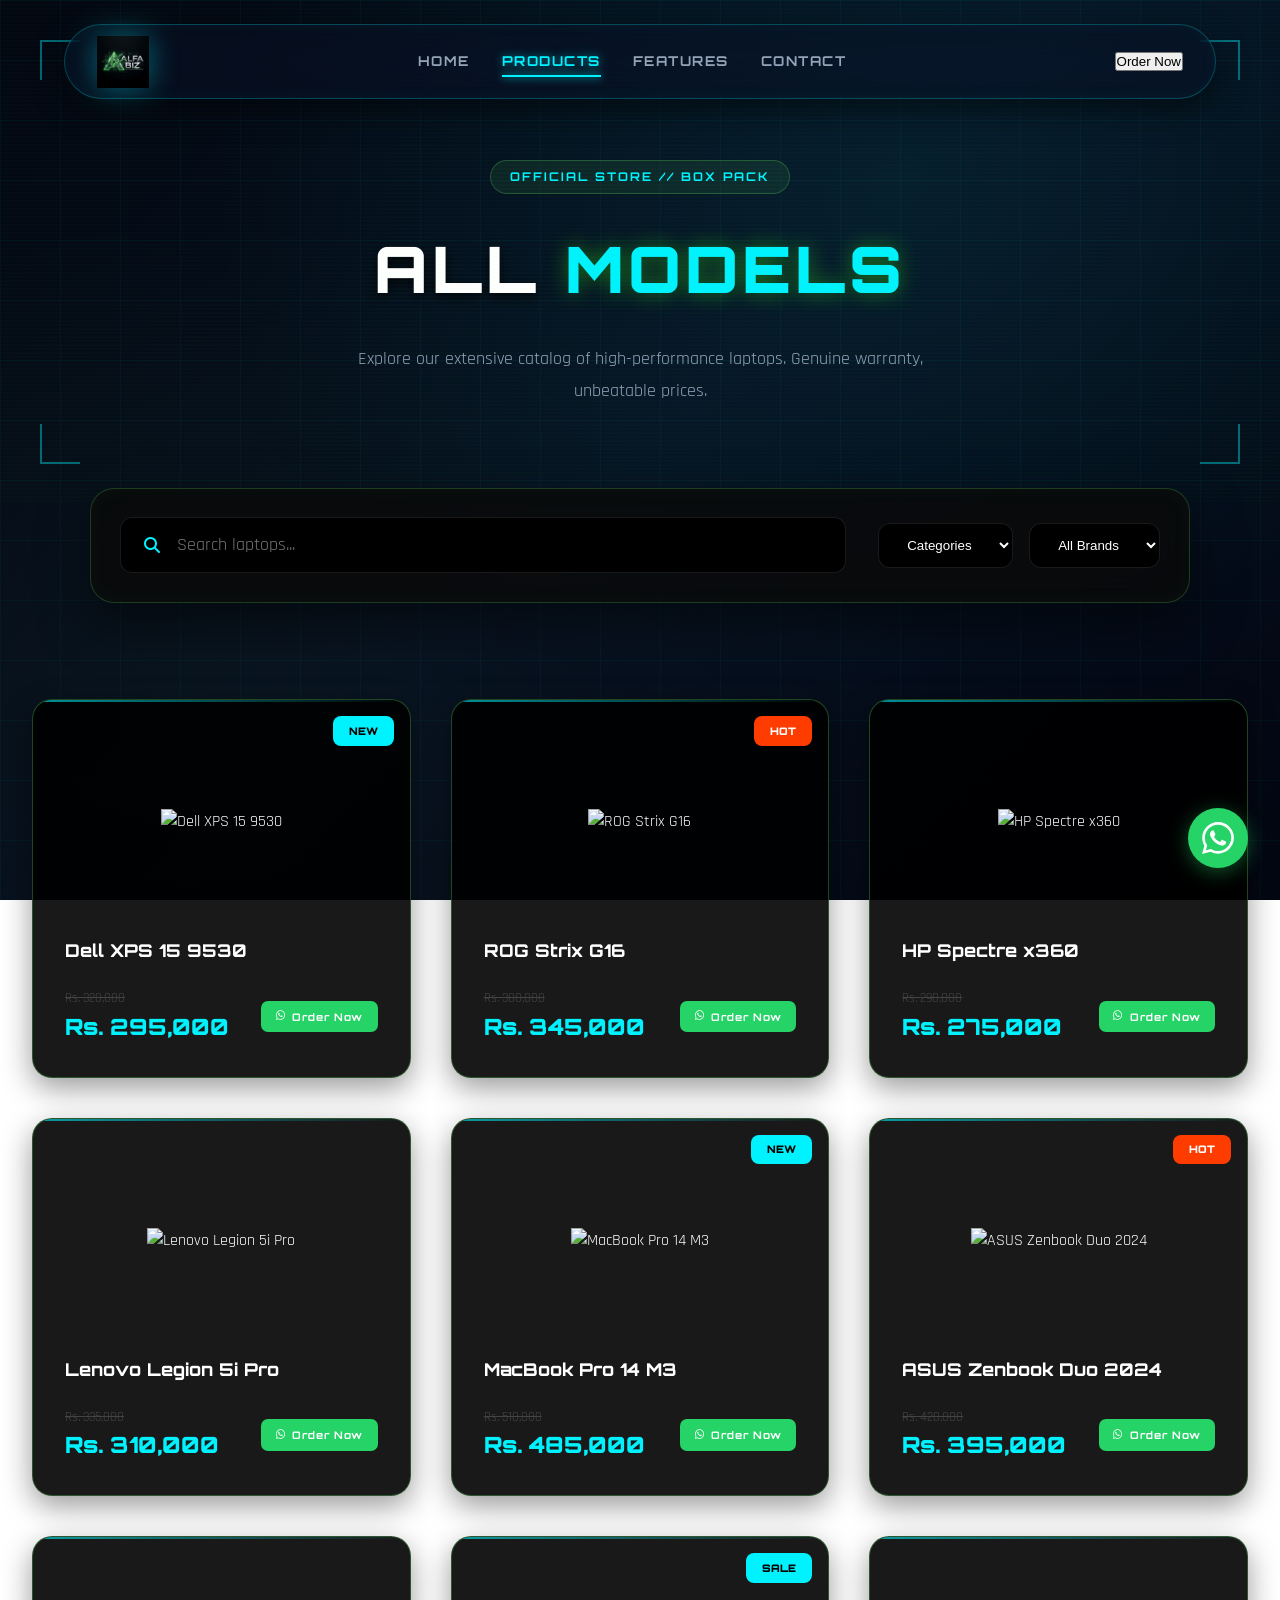
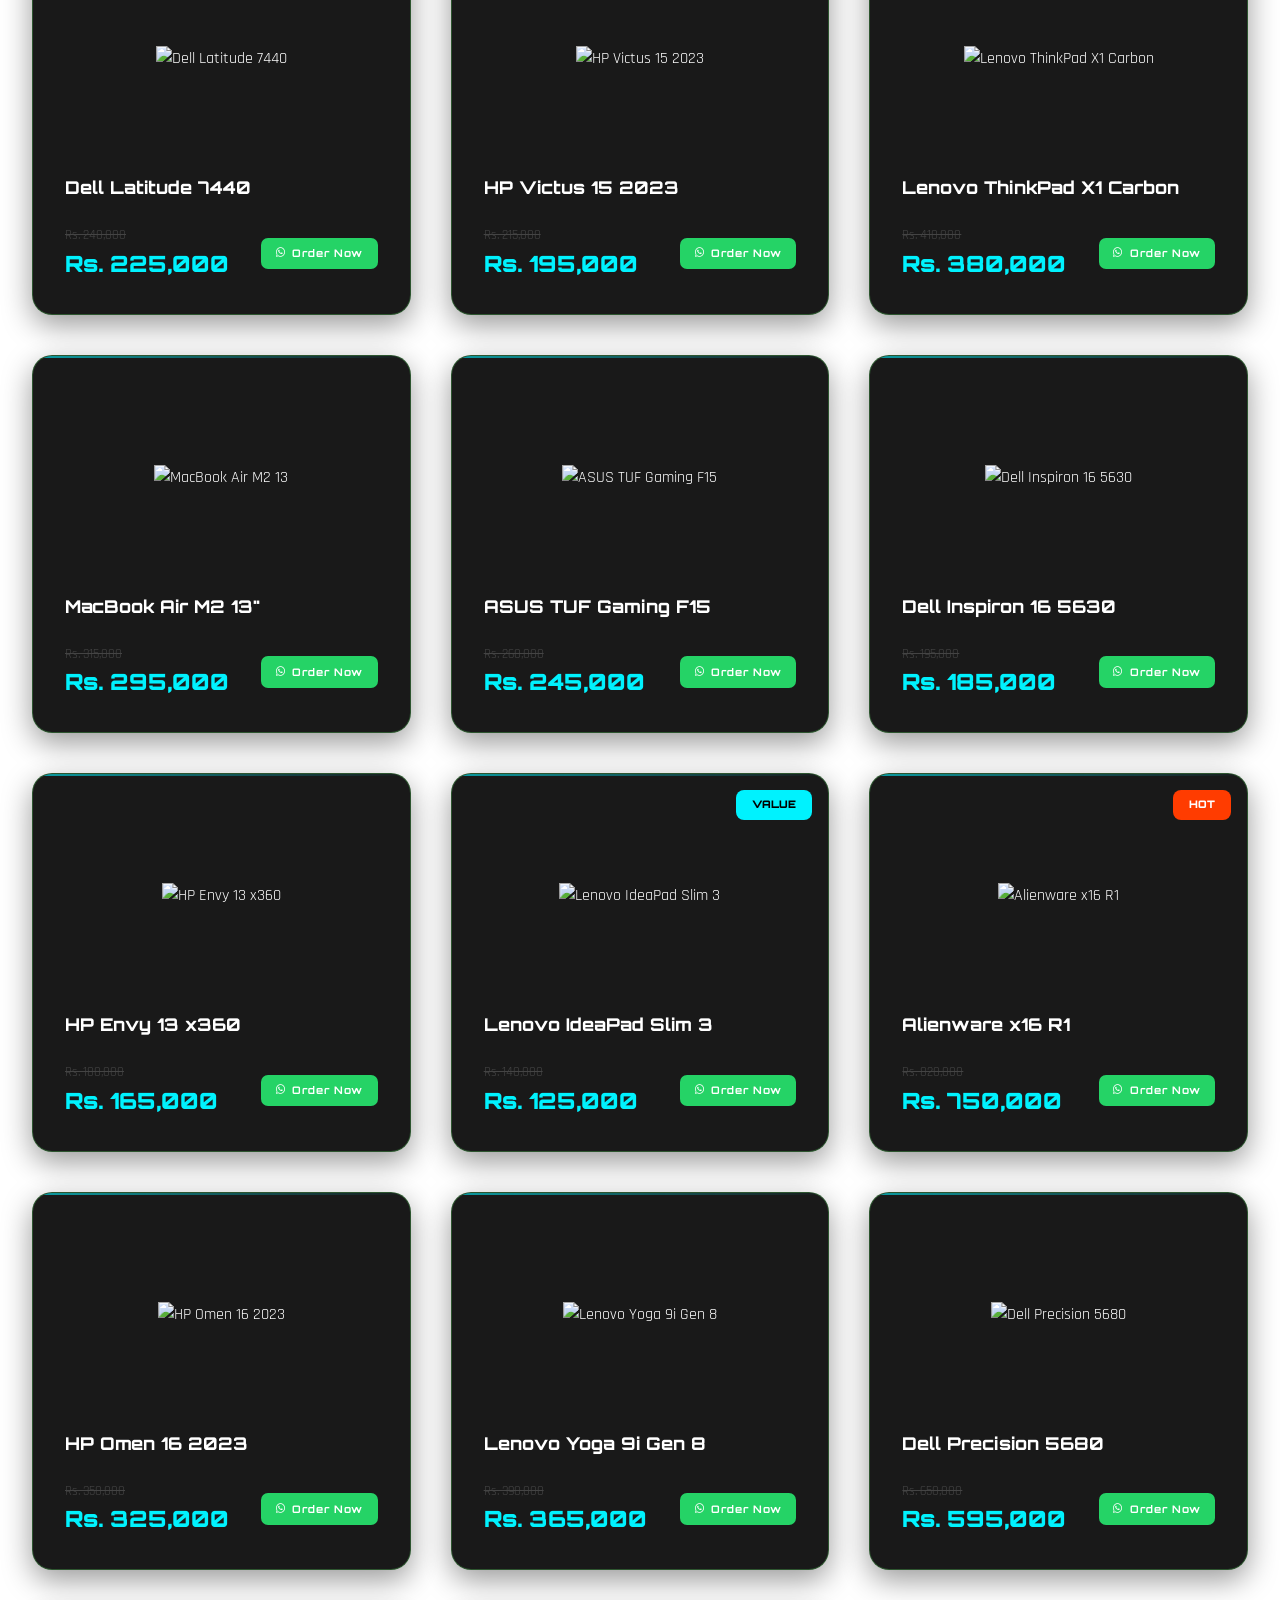
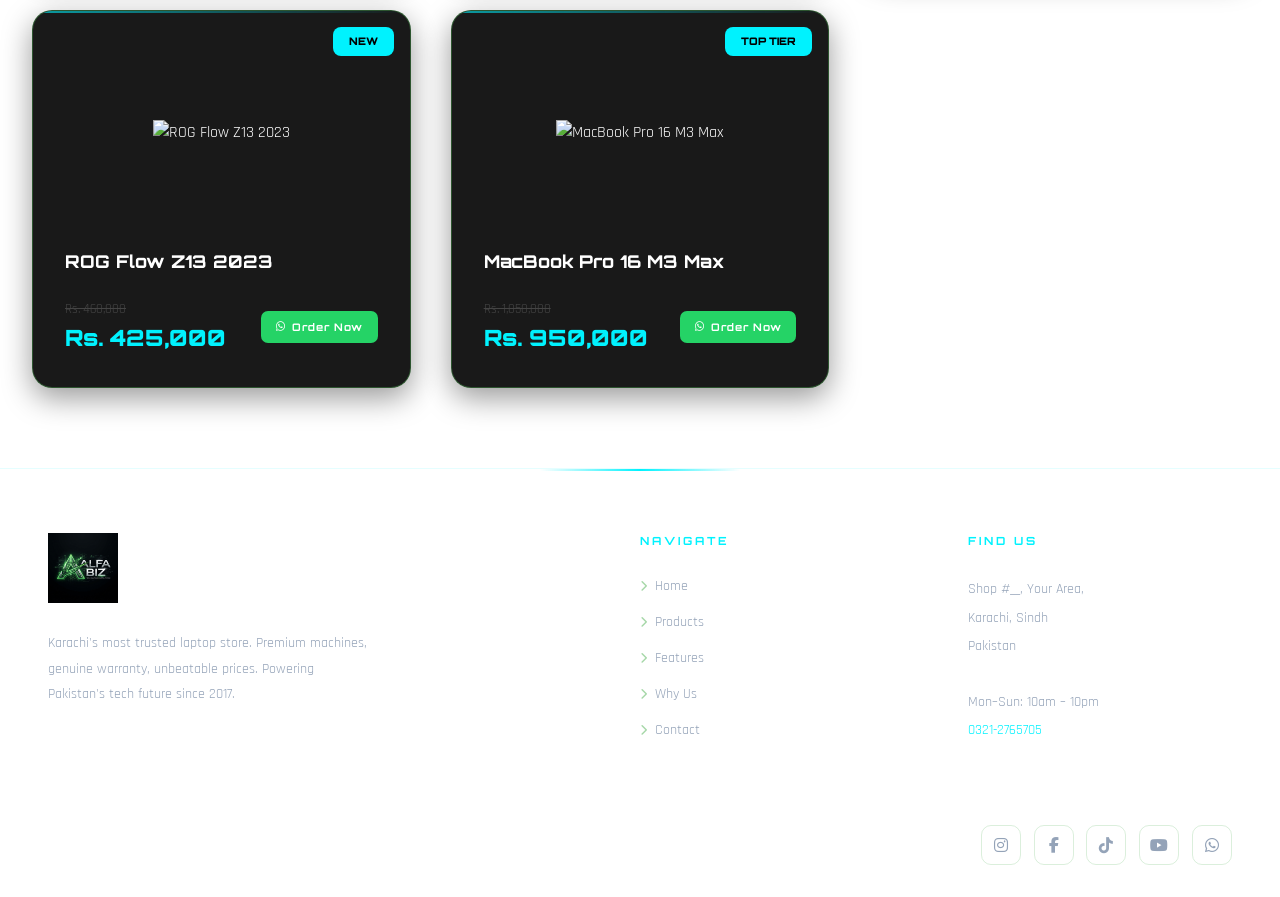
==== products.html @ 60a85e18 "first commit" ====
<!DOCTYPE html>
<html lang="en">

<head>
  <meta charset="UTF-8">
  <meta name="viewport" content="width=device-width, initial-scale=1.0">
  <title>Products - Alfa Biz | Karachi's Trusted Store</title>
  <link rel="icon" type="image/png" href="assets/logo-removebg-preview.png">
  <link
    href="https://fonts.googleapis.com/css2?family=Orbitron:wght@400;500;600;700;800;900&family=Rajdhani:wght@300;400;500;600;700&display=swap"
    rel="stylesheet">
  <link rel="stylesheet" href="https://cdnjs.cloudflare.com/ajax/libs/font-awesome/6.5.1/css/all.min.css">
  <link rel="stylesheet" href="products_styles.css">
</head>

<body>


  <!-- DRAWER -->
  <div class="drawer-overlay" id="overlay" onclick="toggleDrawer()"></div>
  <div class="drawer" id="drawer">
    <button class="drawer-close" onclick="toggleDrawer()">×</button>
    <img src="assets/logo-removebg-preview.png" alt="Alfa Biz" class="drawer-logo" />
    <ul class="drawer-links">
      <li><a href="index.html">HOME</a></li>
      <li><a href="#" style="color:var(--green-bright);">PRODUCTS</a></li>
      <li><a href="index.html#features">FEATURES</a></li>
      <li><a href="index.html#why">CONTACT</a></li>
    </ul>

    <!-- Mobile Socials -->
    <div class="drawer-socials">
      <a class="drawer-soc" href="https://instagram.com/" target="_blank"><i class="fab fa-instagram"></i></a>
      <a class="drawer-soc" href="https://facebook.com/" target="_blank"><i class="fab fa-facebook-f"></i></a>
      <a class="drawer-soc" href="https://tiktok.com/" target="_blank"><i class="fab fa-tiktok"></i></a>
      <a class="drawer-soc" href="https://wa.me/923212765705" target="_blank"><i class="fab fa-whatsapp"></i></a>
    </div>

    <!-- Mobile CTA -->
    <button class="nav-cta drawer-cta" onclick="window.location.href='products.html'">Order Now</button>

    <div class="drawer-status" style="margin-top:2rem; font-family:'Rajdhani'; font-size:0.9rem; display:flex; align-items:center; gap:0.5rem;">
      <span style="width:8px; height:8px; background:var(--green-bright); border-radius:50%; box-shadow:0 0 10px var(--green);"></span> ONLINE & READY
    </div>
  </div>


  <!-- NAV -->
  <nav class="glass-nav">
    <div class="nav-container-inner">
      <div class="nav-brand">
        <a href="index.html" style="display:flex; align-items:center; gap:0.8rem; text-decoration:none;">
          <img src="assets/logo-removebg-preview.png" alt="Alfa Biz" class="logo-img"
            onerror="this.style.display='none';document.querySelector('.logo-text').style.display='block'" />
          <span class="logo-text">ALFA BIZ</span>
        </a>
      </div>
      
      <ul class="nav-menu">
        <li><a href="index.html">Home</a></li>
        <li><a href="products.html" class="active">Products</a></li>
        <li><a href="index.html#features">Features</a></li>
        <li><a href="index.html#why">Contact</a></li>
      </ul>
      
      <div class="nav-actions">
        <button class="nav-cta" onclick="window.location.href='index.html#why'">Order Now</button>
        <button class="menu-btn" onclick="toggleDrawer()" aria-label="Open Menu">
          <span></span><span></span><span></span>
        </button>
      </div>
    </div>
  </nav>



  <!-- HERO -->
  <header class="shop-hero reveal">
    <div class="hero-scanline"></div>
    <!-- HUD Corners -->
    <div class="hud-corner tl"></div>
    <div class="hud-corner tr"></div>
    <div class="hud-corner bl"></div>
    <div class="hud-corner br"></div>

    <div class="hero-badge">OFFICIAL STORE // BOX PACK</div>
    <h1 class="shop-title">ALL <span class="green">MODELS</span></h1>
    <p class="shop-sub">Explore our extensive catalog of high-performance laptops. Genuine warranty, unbeatable prices.</p>
  </header>

  <!-- CONTROLS -->
  <div class="shop-controls reveal">
    <div class="search-wrap">
      <i class="fas fa-search"></i>
      <input type="text" class="shop-search" id="searchInput" placeholder="Search laptops..." onkeyup="filterProducts()">
    </div>
    <div class="filter-wrap">
      <select class="shop-filter" id="catFilter" onchange="filterProducts()">
        <option value="all">Categories</option>
        <option value="gaming">Gaming</option>
        <option value="business">Business</option>
        <option value="creator">Creator</option>
      </select>
      <select class="shop-filter" id="brandFilter" onchange="filterProducts()">
        <option value="all">All Brands</option>
        <option value="dell">Dell</option>
        <option value="hp">HP</option>
        <option value="lenovo">Lenovo</option>
        <option value="apple">Apple</option>
      </select>
    </div>
  </div>

  <!-- GRID -->
  <div class="shop-grid" id="productsGrid"></div>

  <!-- FOOTER -->
  <footer>
    <div class="footer-inner">
      <div>
        <img src="assets/logo-removebg-preview.png" alt="Alfa Biz" class="footer-logo"
          onerror="this.style.display='none';document.querySelector('.footer-logo-text').style.display='block'" />
        <div class="footer-logo-text">ALFA BIZ</div>
        <p class="footer-desc">Karachi's most trusted laptop store. Premium machines, genuine warranty, unbeatable prices. Powering Pakistan's tech future since 2017.</p>
      </div>
      <div>
        <div class="footer-h">Navigate</div>
        <ul class="footer-links">
          <li><a href="index.html"><i class="fas fa-chevron-right"></i> Home</a></li>
          <li><a href="products.html"><i class="fas fa-chevron-right"></i> Products</a></li>
          <li><a href="index.html#features"><i class="fas fa-chevron-right"></i> Features</a></li>
          <li><a href="index.html#why"><i class="fas fa-chevron-right"></i> Why Us</a></li>
          <li><a href="index.html#why"><i class="fas fa-chevron-right"></i> Contact</a></li>
        </ul>
      </div>
      <div>
        <div class="footer-h">Find Us</div>
        <div class="footer-addr">
          Shop #__, Your Area,<br>
          Karachi, Sindh<br>
          Pakistan<br><br>
          Mon–Sun: 10am – 10pm<br>
          <a href="tel:+923212765705" style="color:var(--green-bright);text-decoration:none;">0321-2765705</a>
        </div>
      </div>
    </div>
    <div class="footer-bottom">
      <span class="footer-copy">© 2026 Alfa Biz. All rights reserved.</span>
      <div class="socials">
        <a class="soc" href="https://instagram.com/" target="_blank" title="Instagram"><i class="fab fa-instagram"></i></a>
        <a class="soc" href="https://facebook.com/" target="_blank" title="Facebook"><i class="fab fa-facebook-f"></i></a>
        <a class="soc" href="https://tiktok.com/" target="_blank" title="TikTok"><i class="fab fa-tiktok"></i></a>
        <a class="soc" href="https://youtube.com/" target="_blank" title="YouTube"><i class="fab fa-youtube"></i></a>
        <a class="soc" href="https://wa.me/923212765705" target="_blank" title="WhatsApp"><i class="fab fa-whatsapp"></i></a>
      </div>
    </div>
  </footer>

  <!-- WHATSAPP FLOAT -->
  <a class="wa-float" href="https://wa.me/923212765705?text=Hello, I want to inquire about a laptop." target="_blank" title="Chat on WhatsApp">
    <svg viewBox="0 0 24 24" xmlns="http://www.w3.org/2000/svg">
      <path d="M17.472 14.382c-.297-.149-1.758-.867-2.03-.967-.273-.099-.471-.148-.67.15-.197.297-.767.966-.94 1.164-.173.199-.347.223-.644.075-.297-.15-1.255-.463-2.39-1.475-.883-.788-1.48-1.761-1.653-2.059-.173-.297-.018-.458.13-.606.134-.133.298-.347.446-.52.149-.174.198-.298.298-.497.099-.198.05-.371-.025-.52-.075-.149-.669-1.612-.916-2.207-.242-.579-.487-.5-.669-.51-.173-.008-.371-.01-.57-.01-.198 0-.52.074-.792.372-.272.297-1.04 1.016-1.04 2.479 0 1.462 1.065 2.875 1.213 3.074.149.198 2.096 3.2 5.077 4.487.709.306 1.262.489 1.694.625.712.227 1.36.195 1.871.118.571-.085 1.758-.719 2.006-1.413.248-.694.248-1.289.173-1.413-.074-.124-.272-.198-.57-.347m-5.421 7.403h-.004a9.87 9.87 0 01-5.031-1.378l-.361-.214-3.741.982.998-3.648-.235-.374a9.86 9.86 0 01-1.51-5.26c.001-5.45 4.436-9.884 9.888-9.884 2.64 0 5.122 1.03 6.988 2.898a9.825 9.825 0 012.893 6.994c-.003 5.45-4.437 9.884-9.885 9.884m8.413-18.297A11.815 11.815 0 0012.05 0C5.495 0 .16 5.335.157 11.892c0 2.096.547 4.142 1.588 5.945L.057 24l6.305-1.654a11.882 11.882 0 005.683 1.448h.005c6.554 0 11.89-5.335 11.893-11.893a11.821 11.821 0 00-3.48-8.413z" />
    </svg>
  </a>

  <!-- PRODUCT DETAIL MODAL -->
  <div id="product-modal" class="modal-overlay" onclick="closeModal(event)">
    <div class="modal-container">
      <button class="modal-close" onclick="closeModal(event, true)">×</button>
      <div class="modal-left">
        <span class="modal-brand-badge">ALFA BIZ // PREMIUM</span>
        <div class="modal-img-wrap">
          <img id="modal-img" src="" alt="Product Image">
        </div>
        <div class="modal-price-tag" id="modal-price-left">Rs. 0</div>
      </div>
      <div class="modal-right">
        <div class="modal-category" id="modal-badge-right">LAPTOP</div>
        <h2 class="modal-title" id="modal-title">Product Name</h2>
        <div class="modal-price" id="modal-price-right">Rs. 0</div>
        
        <div class="modal-divider"></div>
        
        <div class="modal-section-title">SYSTEM SPECIFICATIONS</div>
        <ul class="modal-specs" id="modal-specs">
          <!-- Dynamically populated -->
        </ul>
        
        <p class="modal-description">
          Experience next-generation performance and sleek build quality. This model is fully tested, verified, and comes with our store's premium durability warranty.
        </p>
        
        <div class="modal-meta-grid">
          <div class="meta-row">
            <span class="meta-label">Availability:</span>
            <span class="meta-val val-green"><span class="pulse-dot"></span> In Stock</span>
          </div>
          <div class="meta-row">
            <span class="meta-label">Delivery:</span>
            <span class="meta-val">Free in Karachi (Nationwide Insured)</span>
          </div>
          <div class="meta-row">
            <span class="meta-label">Warranty:</span>
            <span class="meta-val">Local Warranty Support</span>
          </div>
        </div>
        
        <div class="modal-actions">
          <button class="modal-btn-order" id="modal-order-btn">
            <i class="fab fa-whatsapp"></i> ORDER VIA WHATSAPP →
          </button>
          <button class="modal-btn-inquire" id="modal-inquire-btn">
            INQUIRE DETAILS
          </button>
        </div>
      </div>
    </div>
  </div>

  <script src="products_script.js"></script>
</body>
</html>
---- products_styles.css ----
*, *::before, *::after { margin: 0; padding: 0; box-sizing: border-box; outline: none; }
:root {
  --green: #00f2fe;
  --green-bright: #00f2fe;
  --green-dark: #005f73;
  --green-glass: rgba(0, 242, 254, 0.12);
  --text: #ffffff;
  --text-muted: #94a3b8;
  --white: #ffffff;
  --bg: #030712;
  --border: rgba(0, 242, 254, 0.18);
}
html { scroll-behavior: smooth; }
body {
  background:
    radial-gradient(ellipse at 70% 20%, rgba(0,242,254,0.07) 0%, transparent 55%),
    radial-gradient(ellipse at 15% 80%, rgba(76,175,80,0.05) 0%, transparent 50%),
    linear-gradient(135deg, #030712 0%, #060e1f 50%, #030712 100%);
  background-attachment: fixed;
  color: var(--text);
  font-family: 'Rajdhani', sans-serif;
  overflow-x: hidden;
  line-height: 1.6;
  position: relative;
}

/* Site-wide animated grid overlay */
body::before {
  content: '';
  position: fixed;
  inset: 0;
  background-image:
    linear-gradient(rgba(0,242,254,0.04) 1px, transparent 1px),
    linear-gradient(90deg, rgba(0,242,254,0.04) 1px, transparent 1px);
  background-size: 60px 60px;
  z-index: 0;
  pointer-events: none;
  animation: gridMove 20s linear infinite;
}
@keyframes gridMove {
  0%   { background-position: 0 0; }
  100% { background-position: 60px 60px; }
}
body > * { position: relative; z-index: 1; }

/* REVEAL ANIMATION */
.reveal { opacity: 0; transform: translateY(30px); transition: all 0.8s cubic-bezier(0.16, 1, 0.3, 1); }
.reveal.visible { opacity: 1; transform: translateY(0); }

/* Old bg-grid and bg-glow replaced by body::before animated grid */

/* REUSED COMPONENTS STYLES */

/* REUSED COMPONENTS STYLES */

nav {
  position: fixed;
  top: 1.5rem;
  left: 50%;
  transform: translateX(-50%);
  width: 90%;
  max-width: 1200px;
  height: 75px;
  background: rgba(10, 15, 30, 0.6);
  backdrop-filter: blur(20px) saturate(180%);
  border: 1px solid rgba(0, 242, 254, 0.25);
  border-radius: 100px;
  z-index: 1000;
  display: flex;
  align-items: center;
  justify-content: space-between;
  padding: 0 2rem;
  box-shadow: 0 10px 30px rgba(0,0,0,0.5), inset 0 0 15px rgba(0, 242, 254, 0.05);
  transition: all 0.4s cubic-bezier(0.16, 1, 0.3, 1);
}
nav.scrolled {
  top: 0.6rem;
  width: 95%;
  background: rgba(3, 7, 18, 0.85);
  border-color: rgba(0, 242, 254, 0.4);
  box-shadow: 0 10px 40px rgba(0,0,0,0.8), 0 0 25px rgba(0, 242, 254, 0.15);
  height: 65px;
}
.nav-container-inner {
  width: 100%;
  display: flex;
  align-items: center;
  justify-content: space-between;
}
.nav-brand {
  display: flex;
  align-items: center;
  gap: 0.8rem;
}
.logo-img {
  height: 52px;
  object-fit: contain;
  filter: drop-shadow(0 0 15px rgba(0, 242, 254, 0.4));
  transition: transform 0.3s ease;
}
.logo-img:hover { transform: scale(1.08); }
.logo-text {
  font-family: 'Orbitron', monospace;
  font-size: 1.4rem;
  font-weight: 900;
  color: #00f2fe;
  display: none;
}
.nav-menu {
  display: flex;
  align-items: center;
  gap: 2rem;
  list-style: none;
}
.nav-menu a {
  color: #94a3b8;
  text-decoration: none;
  font-family: 'Orbitron', monospace;
  font-size: 0.85rem;
  font-weight: 700;
  letter-spacing: 1.5px;
  text-transform: uppercase;
  transition: all 0.3s ease;
  position: relative;
  padding: 0.5rem 0;
}
.nav-menu a:hover, .nav-menu a.active {
  color: var(--green-bright);
  text-shadow: 0 0 10px rgba(0, 242, 254, 0.6);
}
.nav-menu a::after {
  content: '';
  position: absolute;
  bottom: 0;
  left: 0;
  width: 0;
  height: 2px;
  background: var(--green-bright);
  box-shadow: 0 0 8px var(--green-bright);
  transition: width 0.3s ease;
}
.nav-menu a:hover::after, .nav-menu a.active::after {
  width: 100%;
}
.nav-actions {
  display: flex;
  align-items: center;
  gap: 1.2rem;
}
.menu-btn {
  background: none;
  border: none;
  cursor: pointer;
  display: none;
  flex-direction: column;
  gap: 6px;
  padding: 10px;
  transition: transform 0.3s;
}
.menu-btn span {
  display: block;
  width: 28px;
  height: 2px;
  background: var(--green);
  transition: all 0.6s cubic-bezier(0.16, 1, 0.3, 1);
}
.cart-btn { background: none; border: none; color: var(--green); font-size: 1.6rem; cursor: pointer; position: relative; transition: all 0.6s cubic-bezier(0.16, 1, 0.3, 1); width: 45px; height: 45px; display: flex; align-items: center; justify-content: center; }
.cart-count { position: absolute; top: -5px; right: -5px; background: var(--green-bright); color: #000; font-size: 0.7rem; font-weight: 900; width: 22px; height: 22px; border-radius: 50%; display: flex; align-items: center; justify-content: center; box-shadow: 0 0 15px var(--green); font-family: 'Orbitron'; }

/* DRAWER */
.drawer-overlay { position: fixed; top: 0; left: 0; width: 100%; height: 100%; background: rgba(0,0,0,0.7); backdrop-filter: blur(8px); z-index: 1000; opacity: 0; visibility: hidden; transition: all 0.6s cubic-bezier(0.16, 1, 0.3, 1); }
.drawer-overlay.active { opacity: 1; visibility: visible; }
.drawer { position: fixed; top: 0; left: -400px; width: 320px; height: 100%; background: #0a0a0a; z-index: 1001; padding: 4rem 2rem; transition: all 0.6s cubic-bezier(0.16, 1, 0.3, 1); border-right: 1px solid rgba(76,175,80,0.1); display: flex; flex-direction: column; }
.drawer.active { left: 0; }
.drawer-logo { width: 130px; margin-bottom: 2rem; filter: drop-shadow(0 0 15px var(--green)); }
.drawer-links { list-style: none; display: flex; flex-direction: column; gap: 1.2rem; margin-bottom: 2rem; }
.drawer-links a { color: #fff; text-decoration: none; font-family: 'Orbitron'; font-size: 1rem; letter-spacing: 2px; transition: all 0.6s cubic-bezier(0.16, 1, 0.3, 1); }
.drawer-socials { display: flex; gap: 1rem; margin-top: 1rem; padding-top: 1.5rem; border-top: 1px solid rgba(255,255,255,0.05); }
.drawer-soc { width: 38px; height: 38px; border-radius: 10px; border: 1px solid rgba(255,255,255,0.1); color: #fff; display: flex; align-items: center; justify-content: center; text-decoration: none; transition: 0.3s; }
.drawer-soc:hover { background: var(--green); color: #000; border-color: var(--green); }
.drawer-cta { width: 100%; margin-top: 1.5rem; }
.drawer-close { position: absolute; top: 1rem; right: 1rem; background: none; border: none; color: var(--green); font-size: 2rem; cursor: pointer; transition: 0.3s; }

/* CART SIDEBAR */
.cart-overlay { position: fixed; top: 0; left: 0; width: 100%; height: 100%; background: rgba(0,0,0,0.7); backdrop-filter: blur(8px); z-index: 2000; opacity: 0; visibility: hidden; transition: all 0.6s cubic-bezier(0.16, 1, 0.3, 1); }
.cart-overlay.active { opacity: 1; visibility: visible; }
.cart-sidebar { position: fixed; top: 0; right: -500px; width: 450px; height: 100%; background: #080808; z-index: 2001; transition: all 0.6s cubic-bezier(0.16, 1, 0.3, 1); border-left: 1px solid rgba(76,175,80,0.2); display: flex; flex-direction: column; padding: 2rem; }
.cart-sidebar.active { right: 0; }
.cart-header { display: flex; justify-content: space-between; align-items: center; margin-bottom: 2rem; padding-bottom: 1rem; border-bottom: 1px solid rgba(255,255,255,0.05); }
.cart-items { flex: 1; overflow-y: auto; padding-right: 0.5rem; }
.cart-item { display: flex; gap: 1.2rem; margin-bottom: 1.5rem; background: rgba(255,255,255,0.02); padding: 1rem; border-radius: 12px; border: 1px solid rgba(255,255,255,0.05); position: relative; }
.cart-item-img { width: 70px; height: 70px; display: flex; align-items: center; justify-content: center; background: #000; border-radius: 8px; }
.cart-item-img img { max-width: 100%; max-height: 100%; object-fit: contain; }
.cart-item-info { flex: 1; }
.cart-item-name { font-size: 0.9rem; font-weight: 700; color: #fff; margin-bottom: 0.3rem; }
.cart-item-spec { font-size: 0.75rem; color: #777; margin-bottom: 0.5rem; }
.cart-item-price { font-family: 'Orbitron'; color: var(--green-bright); font-size: 0.9rem; font-weight: 700; }
.cart-item-remove { position: absolute; top: 1rem; right: 1rem; background: none; border: none; color: #ff4d4d; cursor: pointer; font-size: 1rem; opacity: 0.6; transition: all 0.6s cubic-bezier(0.16, 1, 0.3, 1); }
.cart-item-remove:hover { opacity: 1; transform: scale(1.1); }
.cart-footer { padding-top: 2rem; border-top: 1px solid rgba(255,255,255,0.1); }
.cart-total-row { display: flex; justify-content: space-between; margin-bottom: 1.5rem; font-family: 'Orbitron'; font-size: 1.3rem; font-weight: 900; }
.cart-checkout { width: 100%; padding: 1.2rem; background: linear-gradient(135deg, var(--green) 0%, var(--green-dark) 100%); color: #fff; border: none; border-radius: 12px; font-family: 'Orbitron'; font-weight: 900; letter-spacing: 2px; cursor: pointer; transition: all 0.6s cubic-bezier(0.16, 1, 0.3, 1); }
.cart-checkout:hover { background: var(--green-bright); color: #000; box-shadow: 0 0 30px rgba(76,175,80,0.4); }

/* SHOP PAGE SPECIFIC */
.shop-hero { 
  padding: 10rem 3rem 6rem; text-align: center; position: relative; 
  background: transparent; 
  margin-bottom: 2rem;
  overflow: hidden;
}
.hero-scanline {
  position: absolute; inset: 0; pointer-events: none; z-index: 1;
  background: repeating-linear-gradient(0deg, transparent, transparent 2px, rgba(57,255,20,0.02) 2px, rgba(57,255,20,0.02) 4px);
  animation: scanMove 10s linear infinite;
}
@keyframes scanMove { from { background-position: 0 0; } to { background-position: 0 100px; } }

.hero-badge {
  display: inline-flex; align-items: center; gap: 0.5rem;
  background: rgba(76, 175, 80, 0.12); border: 1px solid rgba(76, 175, 80, 0.35);
  color: var(--green-bright); padding: 0.4rem 1.2rem; border-radius: 20px;
  font-size: 0.75rem; font-weight: 700; letter-spacing: 2px; text-transform: uppercase;
  margin-bottom: 1.5rem; font-family: 'Orbitron';
}
.shop-title { font-family: 'Orbitron', monospace; font-size: clamp(2.5rem, 5vw, 4.5rem); font-weight: 900; color: #fff; margin-bottom: 1.5rem; letter-spacing: 4px; text-transform: uppercase; text-shadow: 0 4px 12px rgba(0,0,0,0.8); }
.shop-title .green { color: var(--green-bright); text-shadow: 0 0 20px rgba(57,255,20,0.4); }
.shop-sub { color: var(--text-muted); font-size: 1.1rem; max-width: 600px; margin: 0 auto; line-height: 1.8; }

/* HUD Corners */
.hud-corner { position: absolute; width: 40px; height: 40px; z-index: 2; border: 2px solid var(--green); opacity: 0.4; }
.hud-corner.tl { top: 40px; left: 40px; border-right: 0; border-bottom: 0; }
.hud-corner.tr { top: 40px; right: 40px; border-left: 0; border-bottom: 0; }
.hud-corner.bl { bottom: 40px; left: 40px; border-right: 0; border-top: 0; }
.hud-corner.br { bottom: 40px; right: 40px; border-left: 0; border-top: 0; }

.shop-controls { 
  max-width: 1100px; margin: -3rem auto 6rem; 
  background: rgba(10, 10, 10, 0.85); 
  border: 1px solid rgba(76, 175, 80, 0.3); 
  border-radius: 24px; padding: 1.8rem; 
  display: flex; justify-content: space-between; align-items: center; gap: 2rem; 
  backdrop-filter: blur(25px); position: relative; z-index: 10;
  box-shadow: 0 20px 50px rgba(0,0,0,0.5), inset 0 0 20px rgba(76,175,80,0.05);
}
.search-wrap { flex: 1; position: relative; }
.search-wrap i { position: absolute; left: 1.5rem; top: 50%; transform: translateY(-50%); color: var(--green); }
.shop-search { width: 100%; background: #000; border: 1px solid rgba(255,255,255,0.1); padding: 1rem 1.5rem 1rem 3.5rem; border-radius: 12px; color: #fff; font-family: 'Rajdhani'; font-size: 1.1rem; transition: all 0.6s cubic-bezier(0.16, 1, 0.3, 1); }
.shop-search:focus { border-color: var(--green); }

.filter-wrap { display: flex; gap: 1rem; }
.shop-filter { background: #000; border: 1px solid rgba(255,255,255,0.1); color: #fff; padding: 0.8rem 1.5rem; border-radius: 12px; cursor: pointer; transition: all 0.6s cubic-bezier(0.16, 1, 0.3, 1); }

.shop-grid { max-width: 1400px; margin: 0 auto 5rem; display: grid; grid-template-columns: repeat(auto-fill, minmax(300px, 1fr)); gap: 2.5rem; padding: 0 2rem; }

/* PRODUCT CARD */
.pcard { 
  background: rgba(0,0,0,0.9); 
  border: 1px solid rgba(76, 175, 80, 0.4); 
  border-radius: 20px; padding: 2rem; 
  transition: all 0.6s cubic-bezier(0.16, 1, 0.3, 1); 
  position: relative; overflow: hidden; display: flex; flex-direction: column; 
  box-shadow: 0 10px 30px rgba(0,0,0,0.4);
}
.pcard::before {
  content: '';
  position: absolute;
  top: 0; left: -100%;
  width: 200%; height: 2px;
  background: linear-gradient(90deg, transparent, var(--green-bright), transparent);
  animation: pcardGlowLine 3s linear infinite;
  opacity: 0.6;
}
@keyframes pcardGlowLine {
  0% { transform: translateX(0); }
  100% { transform: translateX(50%); }
}
.pcard:hover { transform: translateY(-12px) scale(1.02); border-color: var(--green-bright); box-shadow: 0 25px 50px rgba(0,0,0,0.7), 0 0 30px rgba(76,175,80,0.2); background: #050505; }
.pcard:hover::before { height: 3px; opacity: 1; filter: drop-shadow(0 0 10px var(--green-bright)); }

.pbadge { position: absolute; top: 1rem; right: 1rem; padding: 0.4rem 1rem; border-radius: 8px; font-family: 'Orbitron'; font-size: 0.65rem; font-weight: 900; text-transform: uppercase; }
.b-hot { background: #ff3c00; color: #fff; }
.b-new { background: var(--green-bright); color: #000; }

.pimg { width: 100%; height: 180px; display: flex; align-items: center; justify-content: center; margin-bottom: 1.5rem; }
.pimg img { max-width: 100%; max-height: 160px; object-fit: contain; }

.pname { font-family: 'Orbitron'; font-size: 1.1rem; font-weight: 800; color: #fff; margin-bottom: 0.5rem; }
.pspec { display: none; }

.pcard-footer { display: flex; justify-content: space-between; align-items: center; margin-top: 1rem; }
.pprice { font-family: 'Orbitron'; font-size: 1.4rem; font-weight: 900; color: var(--green-bright); }
.old-price { font-size: 0.8rem; color: #444; text-decoration: line-through; display: block; }

.pcard-btn-order {
  padding: 0.55rem 0.9rem;
  font-family: 'Orbitron', monospace; font-size: 0.65rem;
  letter-spacing: 1px; border-radius: 7px; cursor: pointer;
  transition: all 0.3s; border: none; font-weight: 700;
  display: flex; align-items: center; justify-content: center; gap: 0.4rem;
  background: #25D366; color: #fff;
}
.pcard-btn-order:hover {
  background: #1da851;
  box-shadow: 0 0 15px rgba(37,211,102,0.4);
}

/* FOOTER SYNCED */
footer { background: transparent; border-top: 1px solid rgba(0,242,254,0.1); padding: 4rem 3rem 2rem; max-width: 100%; position: relative; overflow: hidden; }
footer::before {
  content: '';
  position: absolute;
  top: 0; left: 50%;
  transform: translateX(-50%);
  width: 200px; height: 2px;
  background: linear-gradient(90deg, transparent, var(--green-bright), transparent);
}
.footer-inner { max-width: 1200px; margin: 0 auto; display: grid; grid-template-columns: 2fr 1fr 1fr; gap: 4rem; margin-bottom: 3rem; }
.footer-logo { height: 70px; object-fit: contain; margin-bottom: 1.2rem; }
.footer-logo-text { font-family: 'Orbitron', monospace; font-size: 1.4rem; font-weight: 900; color: var(--green); margin-bottom: 1rem; display: none; }
.footer-desc { font-size: 0.88rem; color: var(--text-muted); line-height: 1.8; max-width: 320px; }
.footer-h { font-family: 'Orbitron', monospace; font-size: 0.7rem; font-weight: 700; color: var(--green); letter-spacing: 3px; text-transform: uppercase; margin-bottom: 1.5rem; }
.footer-links { list-style: none; display: flex; flex-direction: column; gap: 0.8rem; }
.footer-links a { color: var(--text-muted); text-decoration: none; font-size: 0.9rem; transition: color 0.2s; display: flex; align-items: center; gap: 0.5rem; }
.footer-links a:hover { color: var(--green-bright); }
.footer-links a i { font-size: 0.7rem; color: rgba(76,175,80,0.5); }
.footer-addr { font-size: 0.88rem; color: var(--text-muted); line-height: 2; }
.footer-bottom { max-width: 1200px; margin: 0 auto; padding-top: 2rem; border-top: 1px solid rgba(255,255,255,0.04); display: flex; align-items: center; justify-content: space-between; }
.footer-copy { font-size: 0.8rem; color: rgba(255,255,255,0.2); }
.socials { display: flex; gap: 0.8rem; }
.soc {
  width: 40px;
  height: 40px;
  border-radius: 10px;
  border: 1px solid rgba(76,175,80,0.2);
  color: var(--text-muted);
  text-decoration: none;
  display: flex;
  align-items: center;
  justify-content: center;
  font-size: 1rem;
  transition: all 0.6s cubic-bezier(0.16, 1, 0.3, 1);
  position: relative;
  overflow: hidden;
}
.soc::before {
  content: '';
  position: absolute;
  inset: 0;
  background: linear-gradient(135deg, rgba(76,175,80,0.2), rgba(76,175,80,0.05));
  opacity: 0;
  transition: opacity 0.3s;
}
.soc:hover::before { opacity: 1; }
.soc:hover {
  border-color: var(--green);
  color: var(--green-bright);
  transform: translateY(-3px);
  box-shadow: 0 5px 20px rgba(76,175,80,0.2);
}
.soc i { position: relative; z-index: 1; }

/* MOBILE RESPONSIVE NAV */
@media (max-width: 900px) {
  nav {
    top: 0.5rem;
    width: 95%;
    height: 65px;
    padding: 0 1rem;
  }
  .nav-menu { display: none; }
  .logo-img { height: 40px !important; }
  .nav-actions .nav-cta { display: none; }
  .nav-actions .menu-btn { display: flex; }
  .drawer { width: 70vw; padding: 3rem 1.5rem; }

  /* TOP BAR MOBILE FIX */
  .screen-topper { padding: 6px 0; }
  .topper-inner { padding: 0 1rem; justify-content: center; }
  .topper-left, .topper-right { display: none; }
  .topper-center { font-size: 0.55rem; letter-spacing: 1px; }

  /* PRELOADER HUD — hide side elements on small screens */
  .hud-side { display: none; }
  .hud-ticker { font-size: 0.45rem; letter-spacing: 2px; }
  .hud-corner { width: 40px; height: 40px; }
  .hud-corner.tl { top: 16px; left: 16px; }
  .hud-corner.tr { top: 16px; right: 16px; }
  .hud-corner.bl { bottom: 16px; left: 16px; }
  .hud-corner.br { bottom: 16px; right: 16px; }
  .loader-orbital-wrap { width: 200px; height: 200px; }
  .loader-ring-1 { width: 190px; height: 190px; }
  .loader-ring-2 { width: 155px; height: 155px; }
  .loader-ring-3 { width: 120px; height: 120px; }
  .loader-logo { width: 100px; }
  .loader-bar-wrap { width: 260px; }

  .shop-hero { background: url('assets/hero_rock_base.png') center center / cover no-repeat; padding: 2rem 1.5rem 4rem; }
  .shop-controls { flex-direction: column; padding: 1.5rem; gap: 1rem; }
  .filter-wrap { width: 100%; flex-direction: column; }
  .footer-inner { grid-template-columns: 1fr; gap: 2.5rem; }
  .footer-bottom { flex-direction: column; gap: 1.5rem; text-align: center; }
}
@media (max-width: 600px) {
  footer { padding: 3rem 1.2rem 1.5rem; }
}

.toast { position: fixed; bottom: 40px; right: 2rem; background: var(--green-dark); color: #fff; padding: 1rem 2rem; border-radius: 12px; font-weight: 700; z-index: 3000; transform: translateX(150%); transition: all 0.6s cubic-bezier(0.16, 1, 0.3, 1); }
.toast.show { transform: translateX(0); }

/* WHATSAPP FLOAT SYNC */
.wa-float { position: fixed; bottom: 2rem; right: 2rem; width: 60px; height: 60px; background: #25D366; border-radius: 50%; display: flex; align-items: center; justify-content: center; z-index: 999; box-shadow: 0 4px 20px rgba(37,211,102,0.4); transition: all 0.3s; }
.wa-float:hover { transform: scale(1.12) translateY(-3px); box-shadow: 0 8px 30px rgba(37,211,102,0.55); }
.wa-float svg { width: 32px; height: 32px; fill: #fff; }

.pcard { cursor: pointer; }

/* ═══ PRODUCT DETAIL MODAL ═══ */
.modal-overlay {
  position: fixed; inset: 0; z-index: 2500;
  background: rgba(2, 6, 8, 0.85);
  backdrop-filter: blur(12px);
  display: flex; align-items: center; justify-content: center;
  opacity: 0; visibility: hidden;
  transition: opacity 0.4s ease, visibility 0.4s ease;
  padding: 1rem;
}
.modal-overlay.open { opacity: 1; visibility: visible; }

.modal-container {
  background: #060e14;
  border: 1px solid rgba(76,175,80,0.3);
  border-radius: 20px;
  width: 100%; max-width: 900px;
  min-height: 500px;
  display: grid; grid-template-columns: 1fr 1.2fr;
  position: relative; overflow: hidden;
  box-shadow: 0 25px 60px rgba(0, 0, 0, 0.8), 0 0 40px rgba(76,175,80,0.15);
  transform: translateY(30px) scale(0.95);
  transition: transform 0.4s cubic-bezier(0.16, 1, 0.3, 1);
}
.modal-overlay.open .modal-container {
  transform: translateY(0) scale(1);
}

.modal-close {
  position: absolute; top: 1.2rem; right: 1.2rem;
  background: rgba(0,0,0,0.5); border: 1px solid rgba(76,175,80,0.3);
  color: var(--green-bright); font-size: 1.5rem; cursor: pointer;
  width: 38px; height: 38px; border-radius: 50%;
  display: flex; align-items: center; justify-content: center;
  transition: all 0.3s; z-index: 10;
}
.modal-close:hover {
  background: var(--green); color: #000;
  box-shadow: 0 0 15px var(--green);
}

.modal-left {
  background: rgba(255, 255, 255, 0.02);
  border-right: 1px solid rgba(76,175,80,0.3);
  padding: 2.5rem;
  display: flex; flex-direction: column;
  justify-content: space-between;
  align-items: center;
  position: relative;
}
.modal-brand-badge {
  font-family: 'Orbitron', monospace;
  font-size: 0.65rem; color: var(--green-bright);
  letter-spacing: 2px;
  align-self: flex-start;
  border: 1px solid rgba(76,175,80,0.3);
  padding: 0.3rem 0.8rem; border-radius: 4px;
  background: rgba(76,175,80,0.05);
}
.modal-img-wrap {
  width: 100%; height: 260px;
  display: flex; align-items: center; justify-content: center;
  margin: 1.5rem 0;
}
.modal-img-wrap img {
  max-width: 100%; max-height: 240px;
  object-fit: contain;
  filter: drop-shadow(0 8px 20px rgba(0,0,0,0.5));
  transition: transform 0.5s ease;
}
.modal-img-wrap:hover img {
  transform: scale(1.05);
}
.modal-price-tag {
  font-family: 'Orbitron', monospace;
  font-size: 1.1rem; font-weight: 700;
  color: #000; background: var(--green-bright);
  padding: 0.5rem 1.5rem; border-radius: 8px;
  box-shadow: 0 0 20px rgba(76,175,80,0.3);
  letter-spacing: 1px;
}

.modal-right {
  padding: 2.5rem;
  display: flex; flex-direction: column;
  overflow-y: auto; max-height: 90vh;
}
.modal-category {
  font-family: 'Orbitron', monospace;
  font-size: 0.65rem; color: var(--text-muted);
  letter-spacing: 3px; text-transform: uppercase;
  margin-bottom: 0.5rem;
}
.modal-title {
  font-family: 'Orbitron', monospace;
  font-size: 1.6rem; font-weight: 900;
  color: #fff; line-height: 1.3;
  margin-bottom: 0.5rem;
}
.modal-price {
  font-family: 'Orbitron', monospace;
  font-size: 1.5rem; font-weight: 700;
  color: var(--green-bright); margin-bottom: 1.2rem;
}
.modal-divider {
  height: 1px; background: rgba(76,175,80,0.2);
  margin-bottom: 1.2rem;
}
.modal-section-title {
  font-family: 'Orbitron', monospace;
  font-size: 0.65rem; color: var(--text-muted);
  letter-spacing: 2px; margin-bottom: 0.8rem;
}
.modal-specs {
  list-style: none; display: flex; flex-direction: column;
  gap: 0.5rem; margin-bottom: 1.5rem;
  padding: 0;
}
.modal-specs li {
  font-size: 0.9rem; color: #eee;
  display: flex; align-items: center; gap: 0.6rem;
}
.modal-specs li::before {
  content: '⚡'; color: var(--green-bright); font-size: 0.8rem;
}
.modal-description {
  font-size: 0.9rem; color: var(--text-muted);
  line-height: 1.6; margin-bottom: 1.5rem;
}

.modal-meta-grid {
  display: flex; flex-direction: column; gap: 0.6rem;
  background: rgba(0,0,0,0.3); border: 1px solid rgba(76,175,80,0.1);
  padding: 1rem; border-radius: 10px; margin-bottom: 1.8rem;
}
.meta-row {
  display: flex; justify-content: space-between; font-size: 0.85rem;
}
.meta-label { color: var(--text-muted); }
.meta-val { color: #fff; font-weight: 600; }
.meta-val.val-green {
  color: var(--green-bright); display: flex; align-items: center; gap: 0.4rem;
}
.pulse-dot {
  width: 7px; height: 7px; background: var(--green-bright);
  border-radius: 50%; display: inline-block;
  box-shadow: 0 0 8px var(--green-bright);
  animation: pulse-ring 1.5s infinite;
}
@keyframes pulse-ring {
  0% { transform: scale(0.95); box-shadow: 0 0 0 0 rgba(57, 255, 20, 0.7); }
  70% { transform: scale(1); box-shadow: 0 0 0 6px rgba(57, 255, 20, 0); }
  100% { transform: scale(0.95); box-shadow: 0 0 0 0 rgba(57, 255, 20, 0); }
}

.modal-actions {
  display: grid; grid-template-columns: 1.2fr 1fr; gap: 1rem;
}
.modal-btn-order {
  background: var(--green-bright); color: #000; border: none;
  padding: 0.9rem 1.2rem; font-family: 'Orbitron', monospace;
  font-size: 0.75rem; font-weight: 900; letter-spacing: 2px;
  border-radius: 8px; cursor: pointer; transition: all 0.3s;
  display: flex; align-items: center; justify-content: center; gap: 0.5rem;
}
.modal-btn-order:hover {
  box-shadow: 0 0 25px rgba(57, 255, 20, 0.5);
  transform: translateY(-1px);
}
.modal-btn-inquire {
  background: transparent; color: var(--green-bright);
  border: 1px solid rgba(76,175,80,0.3);
  padding: 0.9rem 1.2rem; font-family: 'Orbitron', monospace;
  font-size: 0.75rem; font-weight: 700; letter-spacing: 2px;
  border-radius: 8px; cursor: pointer; transition: all 0.3s;
}
.modal-btn-inquire:hover {
  background: rgba(76,175,80,0.05);
  border-color: var(--green-bright);
}

@media (max-width: 768px) {
  .modal-container {
    grid-template-columns: 1fr;
    max-height: 85vh;
    overflow-y: auto;
  }
  .modal-left {
    border-right: none;
    border-bottom: 1px solid rgba(76,175,80,0.2);
    padding: 1.5rem;
  }
  .modal-img-wrap { height: 180px; margin: 1rem 0; }
  .modal-img-wrap img { max-height: 160px; }
  .modal-right { padding: 1.5rem; max-height: none; }
  .modal-actions { grid-template-columns: 1fr; gap: 0.8rem; }
}
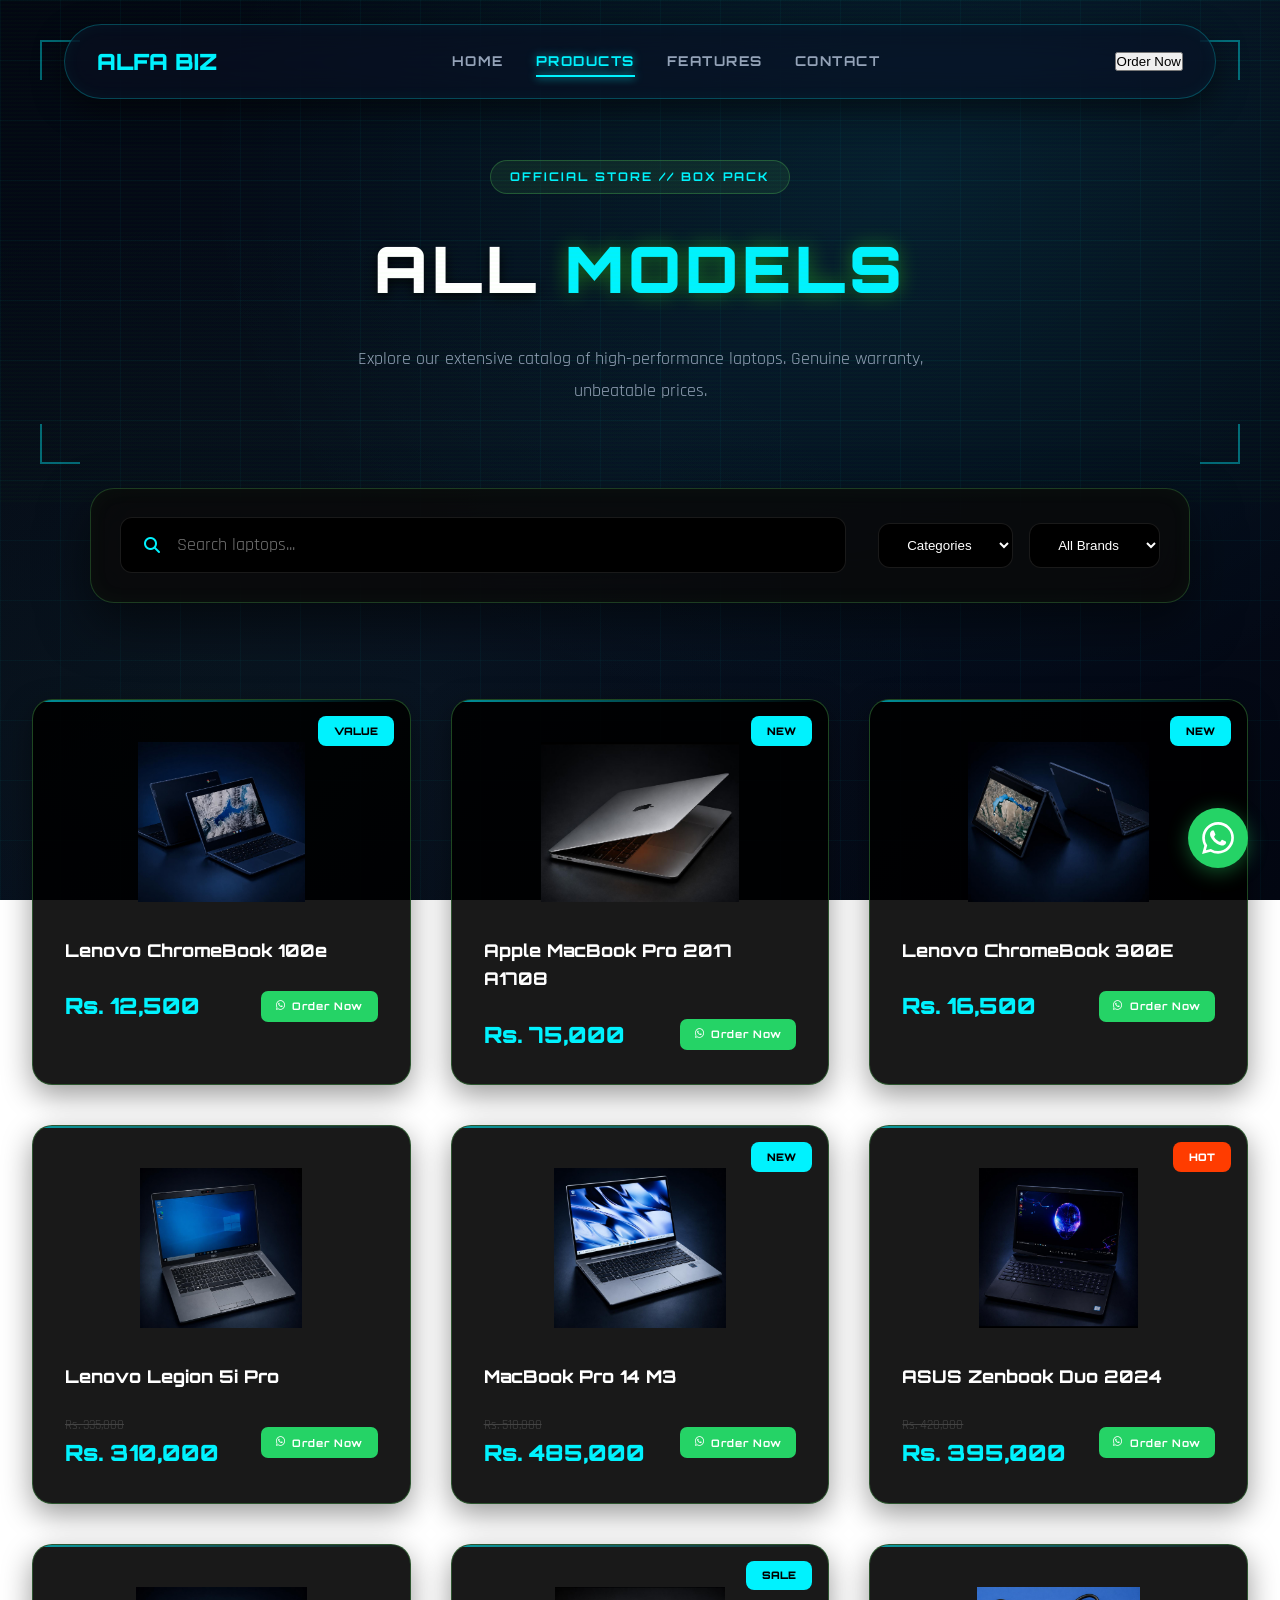
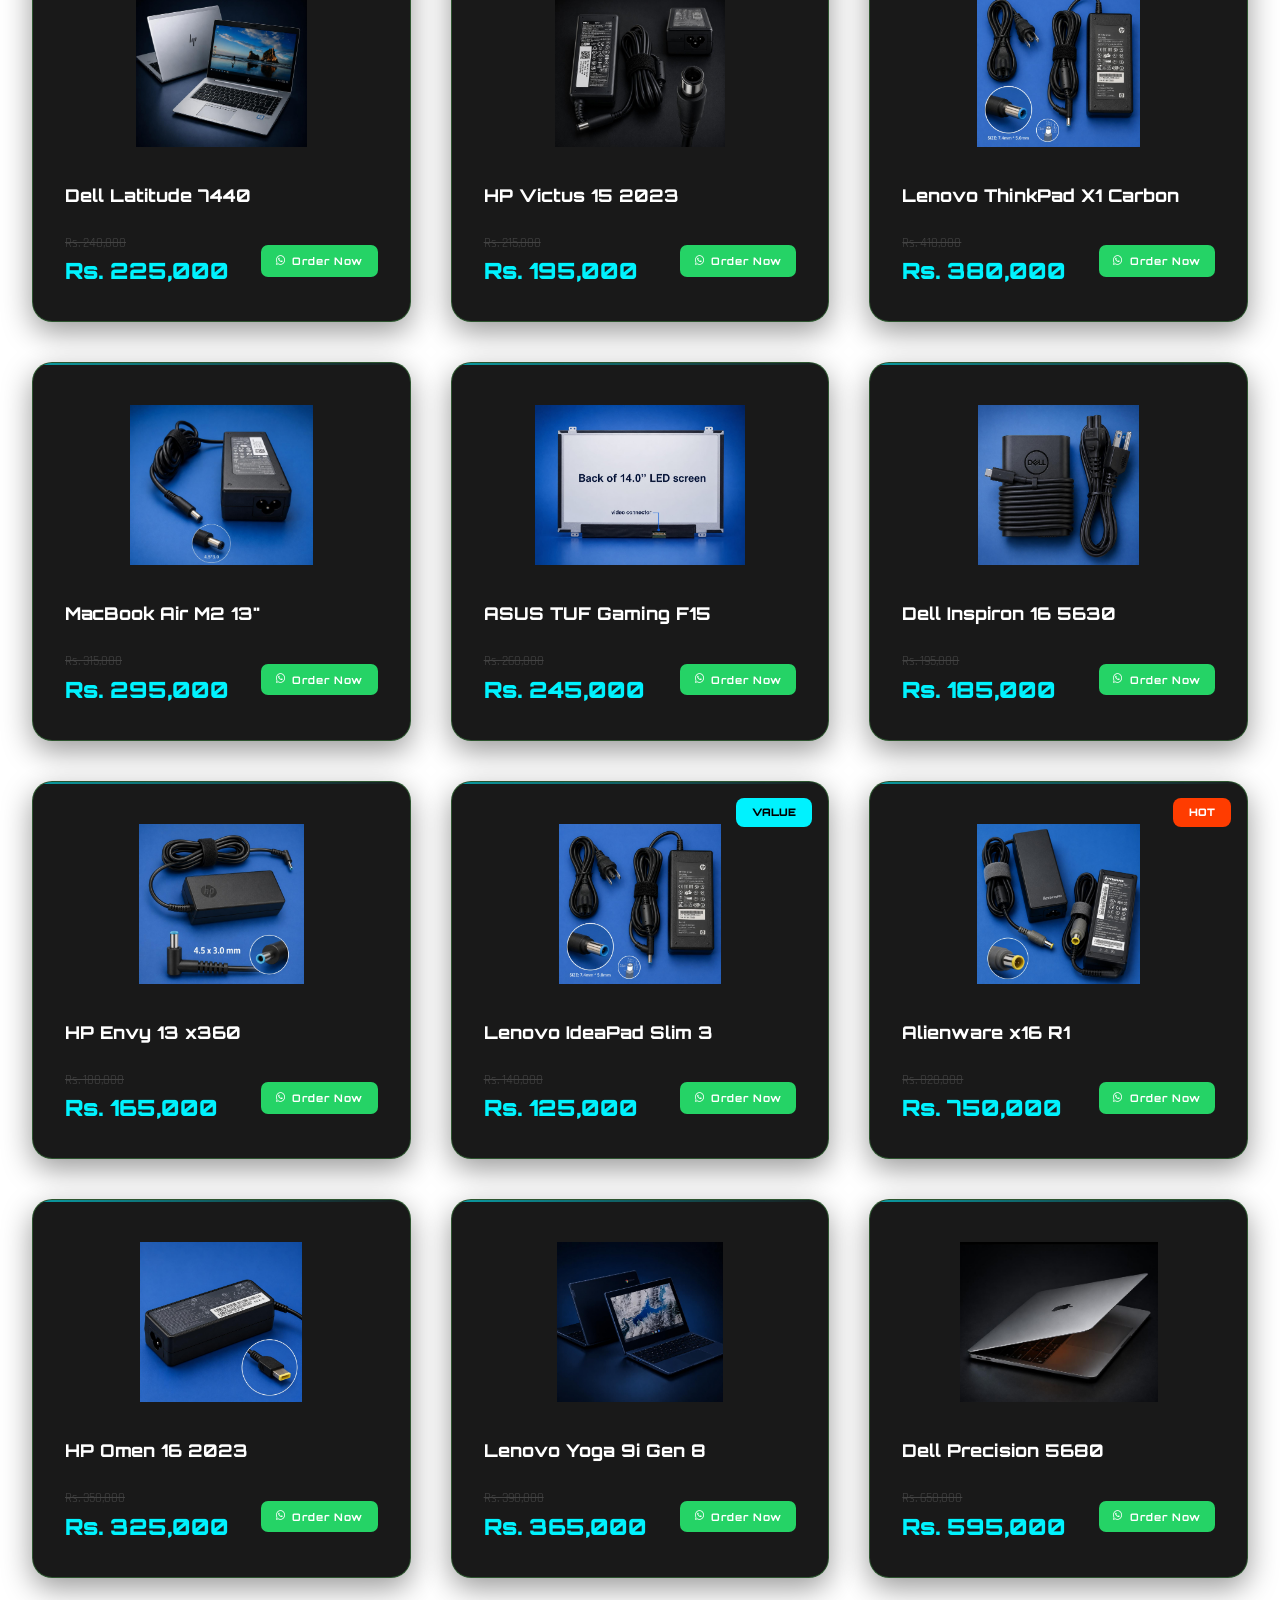
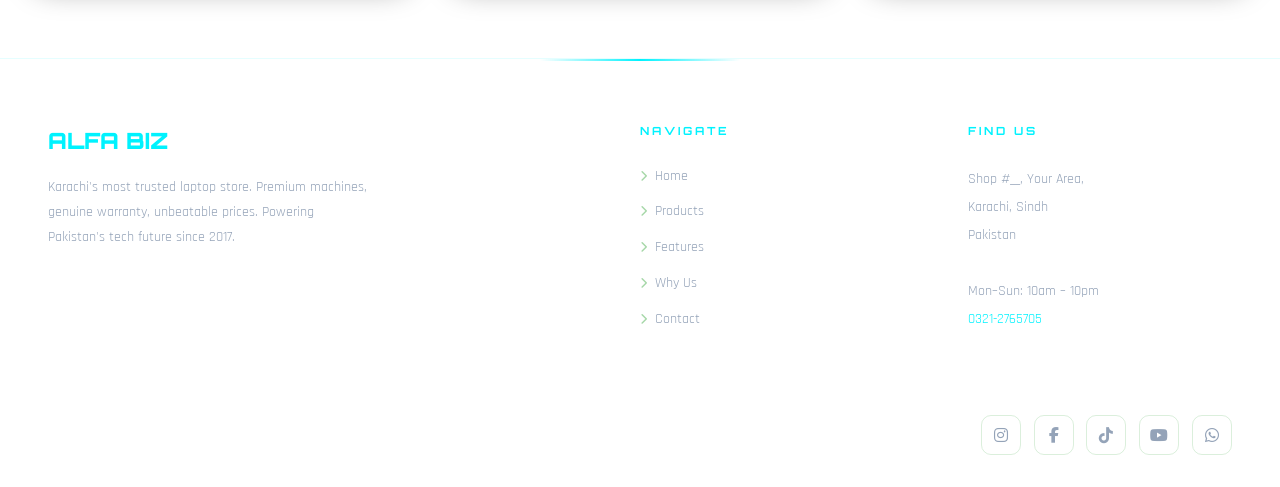
==== commit 3ec2eaa2: "updatrion" ====
--- a/products.html
+++ b/products.html
@@ -217,6 +217,7 @@
     </div>
   </div>
 
+  <script src="products_data.js"></script>
   <script src="products_script.js"></script>
 </body>
 </html>
--- a/products_styles.css
+++ b/products_styles.css
@@ -172,7 +172,7 @@
 .drawer-overlay.active { opacity: 1; visibility: visible; }
 .drawer { position: fixed; top: 0; left: -400px; width: 320px; height: 100%; background: #0a0a0a; z-index: 1001; padding: 4rem 2rem; transition: all 0.6s cubic-bezier(0.16, 1, 0.3, 1); border-right: 1px solid rgba(76,175,80,0.1); display: flex; flex-direction: column; }
 .drawer.active { left: 0; }
-.drawer-logo { width: 130px; margin-bottom: 2rem; filter: drop-shadow(0 0 15px var(--green)); }
+.drawer-logo { width: 130px; height: auto; max-height: 80px; margin-bottom: 2rem; filter: drop-shadow(0 0 15px var(--green)); object-fit: contain; }
 .drawer-links { list-style: none; display: flex; flex-direction: column; gap: 1.2rem; margin-bottom: 2rem; }
 .drawer-links a { color: #fff; text-decoration: none; font-family: 'Orbitron'; font-size: 1rem; letter-spacing: 2px; transition: all 0.6s cubic-bezier(0.16, 1, 0.3, 1); }
 .drawer-socials { display: flex; gap: 1rem; margin-top: 1rem; padding-top: 1.5rem; border-top: 1px solid rgba(255,255,255,0.05); }
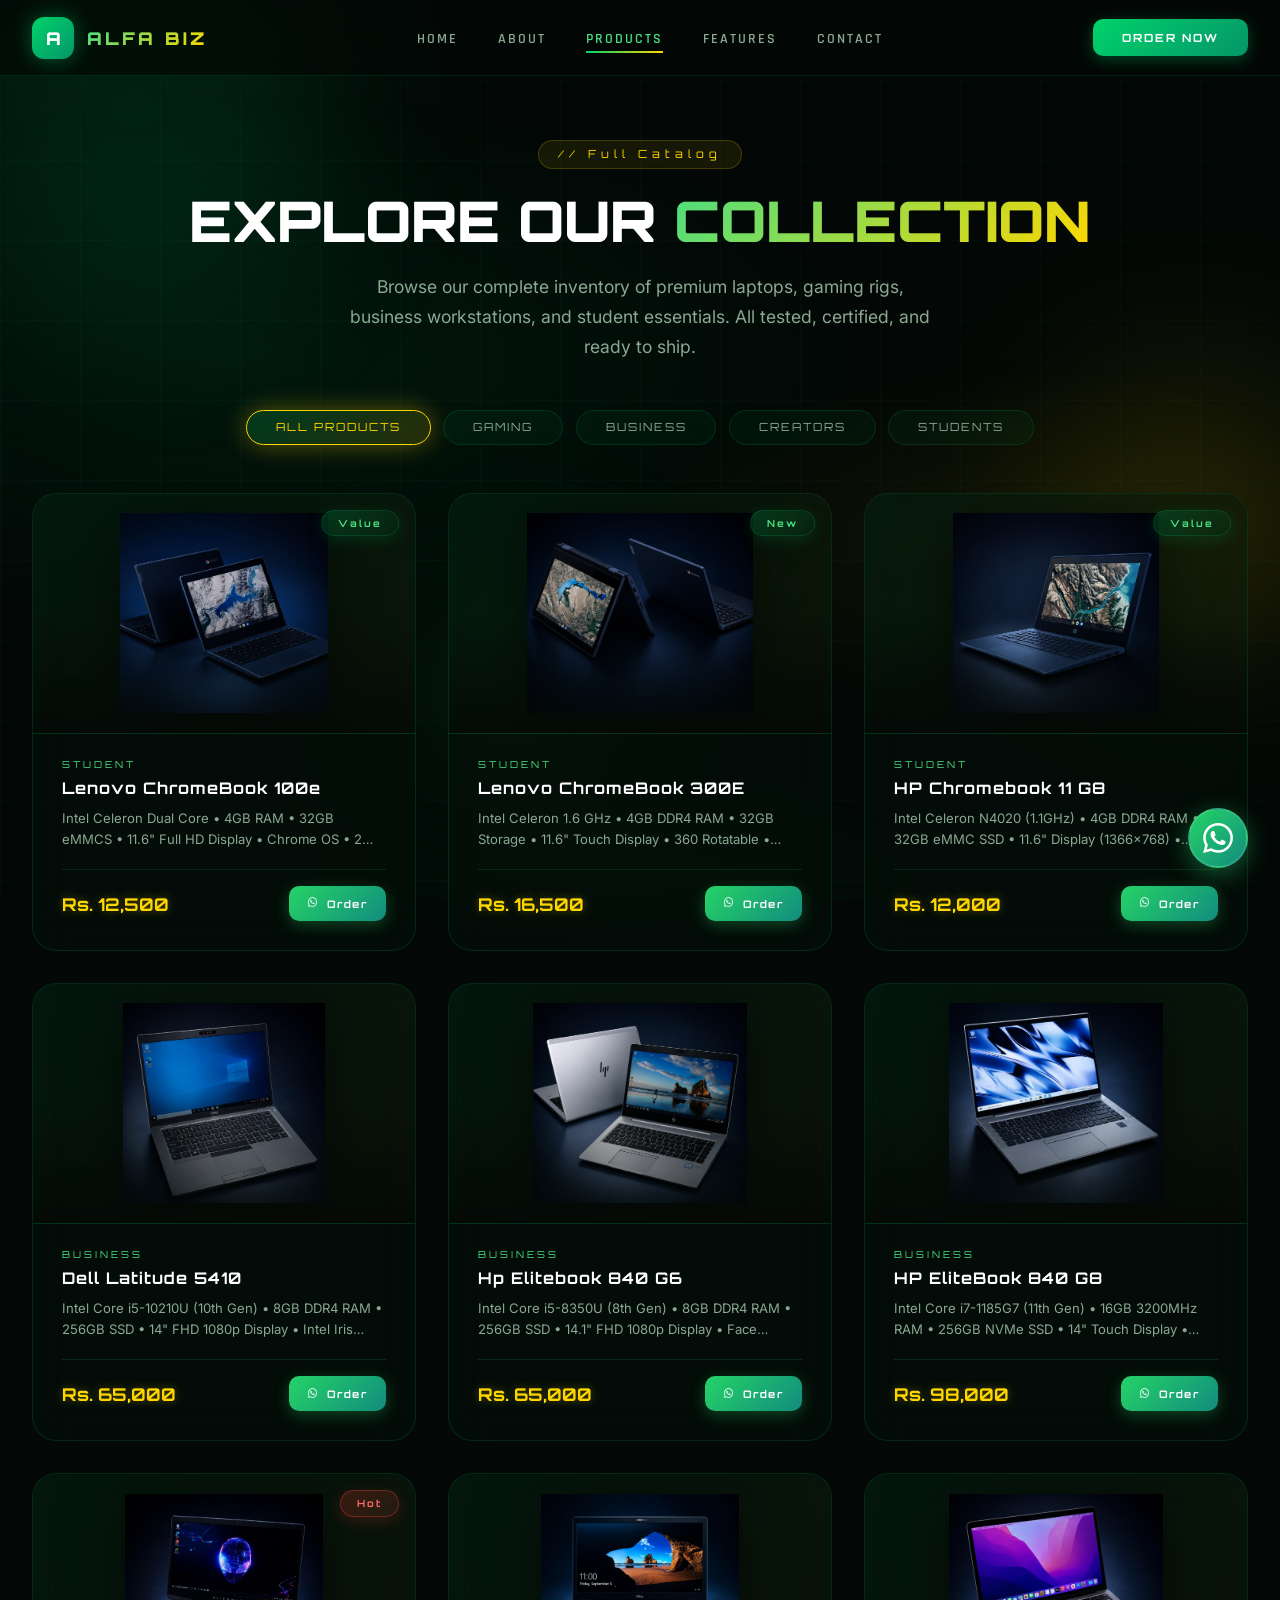
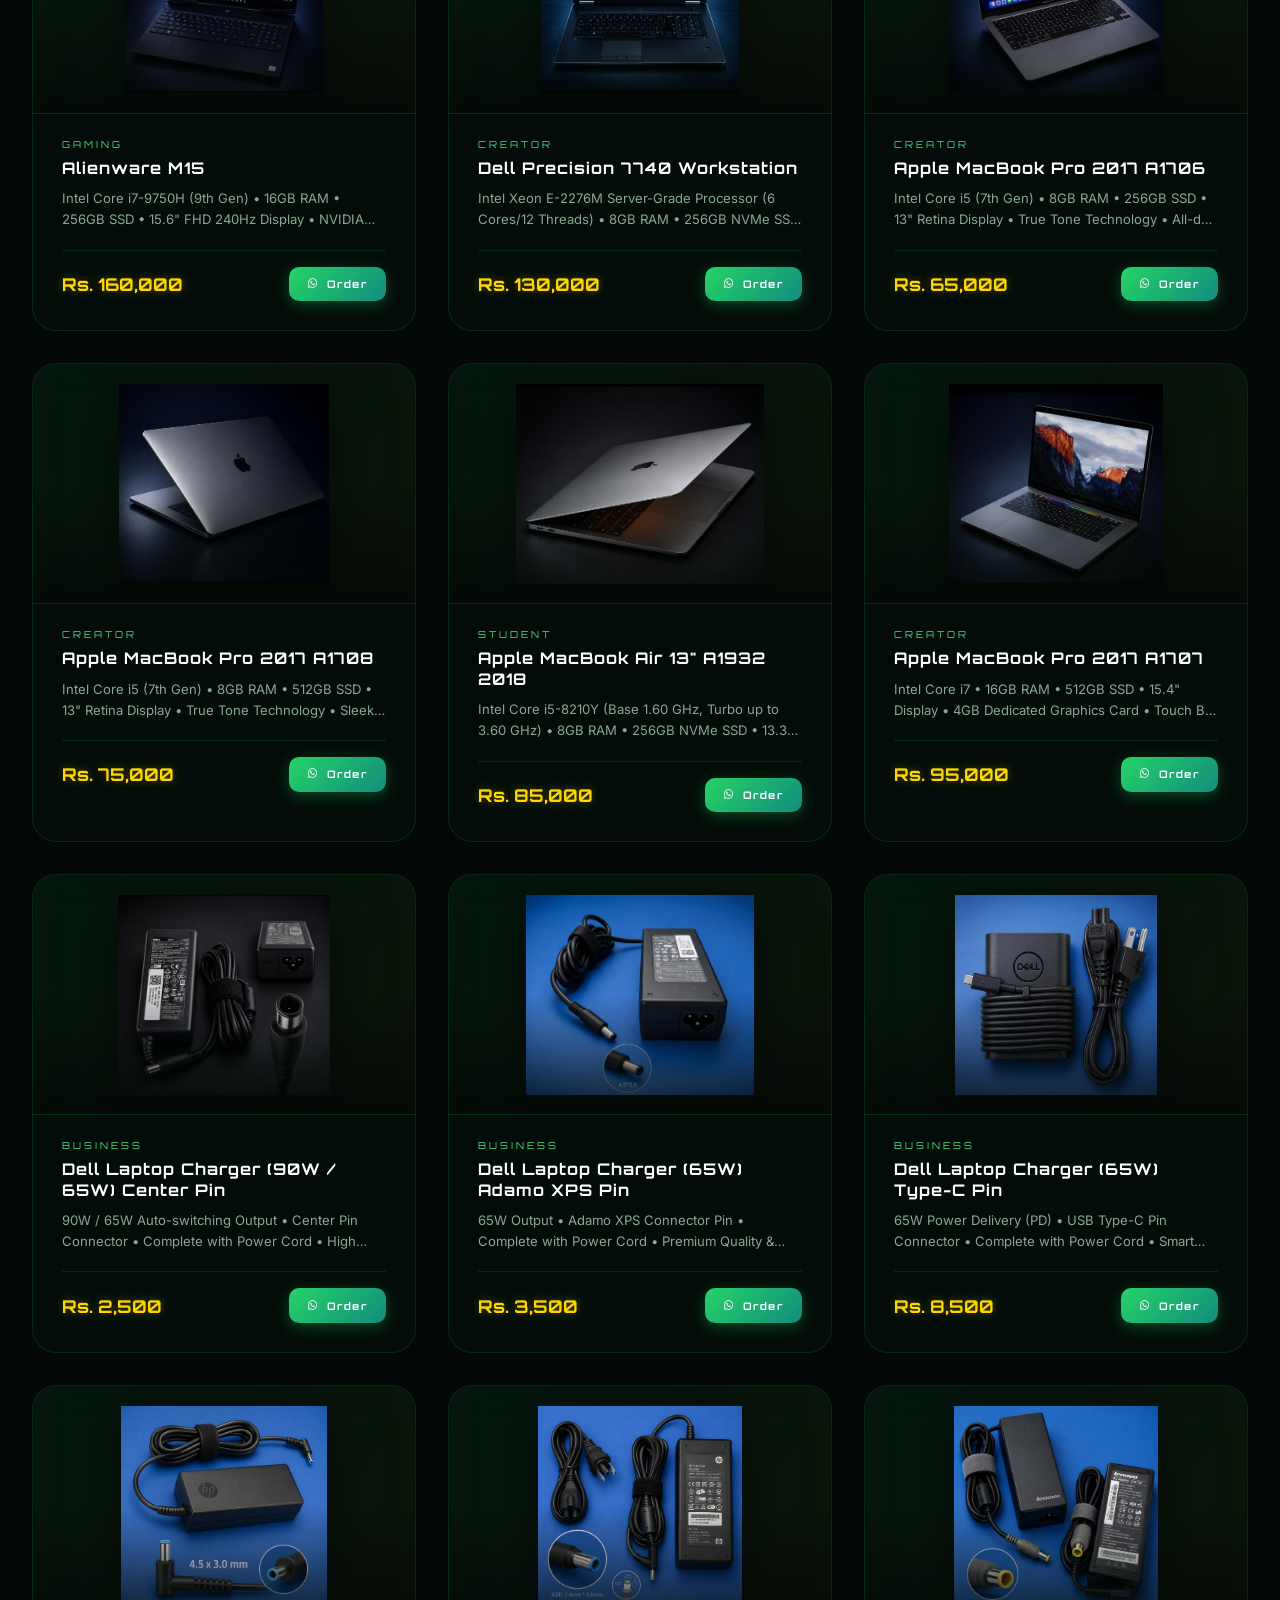
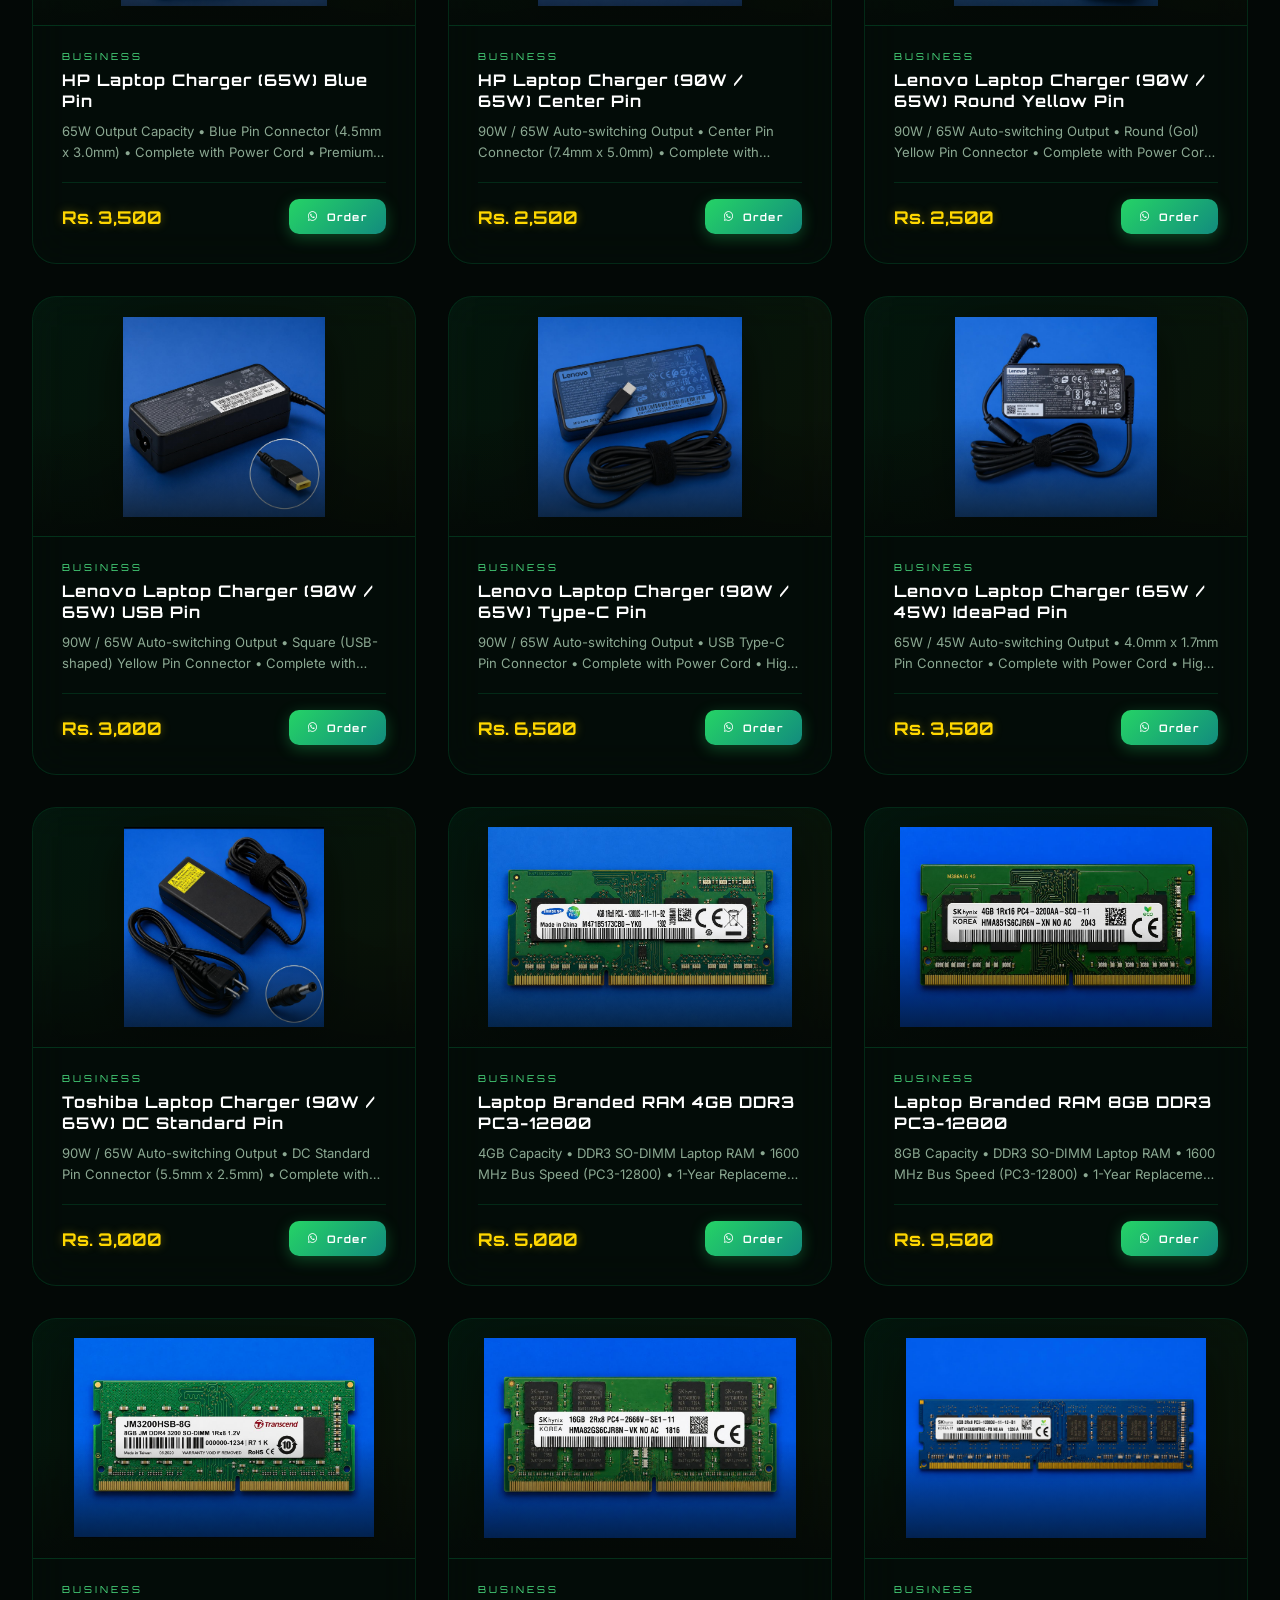
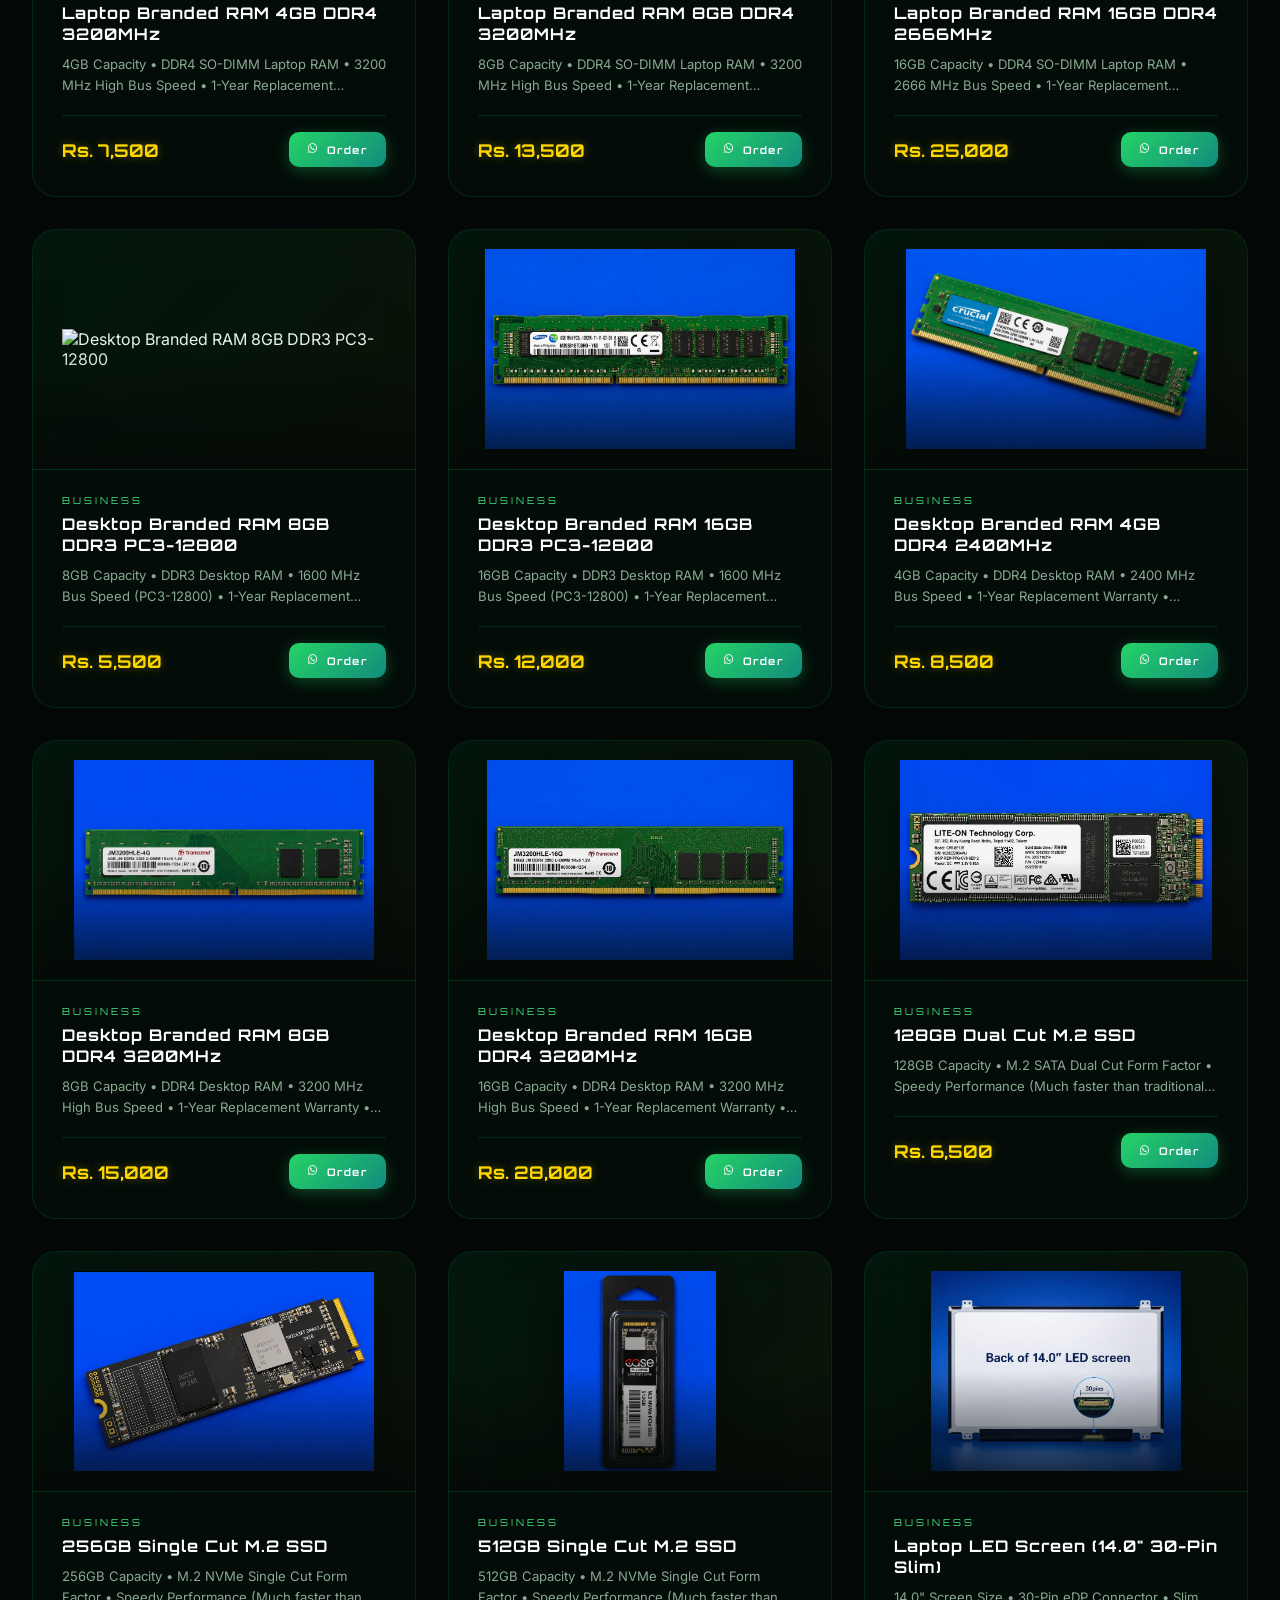
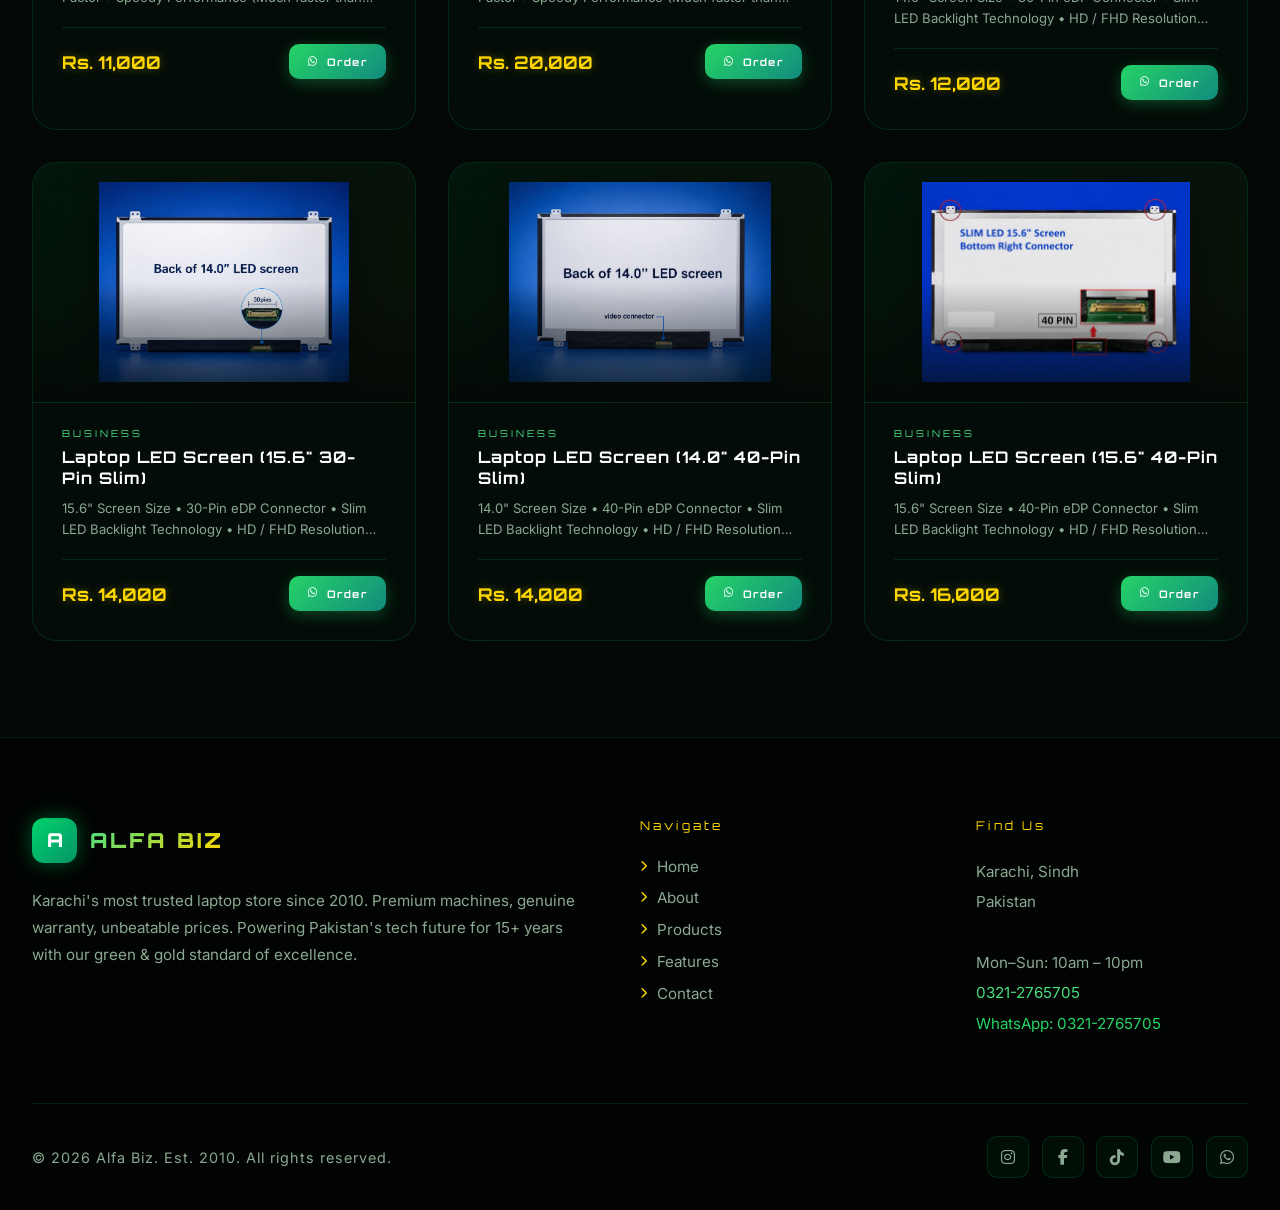
==== commit 0f4a4a3b: "upadted" ====
--- a/products.html
+++ b/products.html
@@ -1,70 +1,813 @@
 <!DOCTYPE html>
 <html lang="en">
-
 <head>
   <meta charset="UTF-8">
   <meta name="viewport" content="width=device-width, initial-scale=1.0">
-  <title>Products - Alfa Biz | Karachi's Trusted Store</title>
-  <link rel="icon" type="image/png" href="assets/logo-removebg-preview.png">
-  <link
-    href="https://fonts.googleapis.com/css2?family=Orbitron:wght@400;500;600;700;800;900&family=Rajdhani:wght@300;400;500;600;700&display=swap"
-    rel="stylesheet">
+  <title>Products - Alfa Biz | Green & Gold Edition</title>
+  <link href="https://fonts.googleapis.com/css2?family=Orbitron:wght@400;700;900&family=Rajdhani:wght@300;400;600;700&family=Inter:wght@300;400;500;600;700&display=swap" rel="stylesheet">
   <link rel="stylesheet" href="https://cdnjs.cloudflare.com/ajax/libs/font-awesome/6.5.1/css/all.min.css">
-  <link rel="stylesheet" href="products_styles.css">
+  <style>
+    :root {
+      --green: #00d26a;
+      --green-light: #4ade80;
+      --green-glow: rgba(0, 210, 106, 0.4);
+      --green-dark: #059669;
+      --gold: #ffd700;
+      --gold-light: #ffe066;
+      --gold-dark: #d4af37;
+      --gold-glow: rgba(255, 215, 0, 0.35);
+      --bg: #030806;
+      --bg-elevated: rgba(3, 8, 6, 0.7);
+      --glass-bg: rgba(0, 210, 106, 0.05);
+      --glass-border: rgba(0, 210, 106, 0.15);
+      --glass-gold: rgba(255, 215, 0, 0.08);
+      --glass-gold-border: rgba(255, 215, 0, 0.2);
+      --card-bg: rgba(5, 15, 10, 0.6);
+      --text: #e8f5e9;
+      --text-muted: #8ba892;
+      --text-gold: #ffd700;
+      --white: #ffffff;
+    }
+
+    * { margin: 0; padding: 0; box-sizing: border-box; }
+    html { scroll-behavior: smooth; }
+
+    body {
+      background: var(--bg);
+      color: var(--text);
+      font-family: 'Inter', 'Rajdhani', sans-serif;
+      overflow-x: hidden;
+      min-height: 100vh;
+    }
+
+    /* ═══ ANIMATED BACKGROUND MESH ═══ */
+    .bg-mesh {
+      position: fixed; inset: 0; z-index: 0; pointer-events: none;
+      background: 
+        radial-gradient(ellipse 80% 50% at 20% 40%, rgba(0, 210, 106, 0.08) 0%, transparent 60%),
+        radial-gradient(ellipse 60% 40% at 80% 60%, rgba(255, 215, 0, 0.06) 0%, transparent 50%),
+        radial-gradient(ellipse 50% 30% at 50% 100%, rgba(0, 210, 106, 0.05) 0%, transparent 50%);
+    }
+    .bg-mesh::before {
+      content: ''; position: absolute; inset: 0;
+      background-image: 
+        linear-gradient(rgba(0, 210, 106, 0.03) 1px, transparent 1px),
+        linear-gradient(90deg, rgba(0, 210, 106, 0.03) 1px, transparent 1px);
+      background-size: 80px 80px;
+    }
+
+    /* ═══ FLOATING ORBS ═══ */
+    .orb {
+      position: fixed; border-radius: 50%; filter: blur(80px); pointer-events: none; z-index: 0;
+      animation: orbFloat 20s ease-in-out infinite;
+    }
+    .orb-1 { width: 400px; height: 400px; background: rgba(0, 210, 106, 0.12); top: -10%; left: -5%; animation-delay: 0s; }
+    .orb-2 { width: 300px; height: 300px; background: rgba(255, 215, 0, 0.1); top: 40%; right: -5%; animation-delay: -7s; }
+    .orb-3 { width: 250px; height: 250px; background: rgba(0, 210, 106, 0.08); bottom: 10%; left: 30%; animation-delay: -14s; }
+    @keyframes orbFloat {
+      0%, 100% { transform: translate(0, 0) scale(1); }
+      33% { transform: translate(30px, -30px) scale(1.1); }
+      66% { transform: translate(-20px, 20px) scale(0.95); }
+    }
+
+    /* ═══ PRELOADER ═══ */
+    #preloader {
+      position: fixed; inset: 0; z-index: 9999;
+      background: #020503;
+      display: flex; align-items: center; justify-content: center;
+      flex-direction: column; transition: opacity 0.8s ease, visibility 0.8s ease;
+    }
+    #preloader.hidden { opacity: 0; visibility: hidden; pointer-events: none; }
+    .loader-ring-wrap {
+      position: relative; width: 160px; height: 160px;
+      display: flex; align-items: center; justify-content: center;
+    }
+    .loader-ring {
+      position: absolute; border-radius: 50%; border: 3px solid transparent;
+    }
+    .loader-ring-1 { width: 160px; height: 160px; border-top-color: var(--green); animation: spin 2s linear infinite; }
+    .loader-ring-2 { width: 120px; height: 120px; border-right-color: var(--gold); animation: spin 1.5s linear infinite reverse; }
+    .loader-ring-3 { width: 80px; height: 80px; border-bottom-color: var(--green-light); animation: spin 3s linear infinite; }
+    .loader-logo {
+      width: 50px; height: 50px; object-fit: contain; position: relative; z-index: 2;
+      filter: drop-shadow(0 0 20px var(--green-glow));
+    }
+    .loader-status {
+      font-family: 'Orbitron', monospace; font-size: 0.75rem;
+      letter-spacing: 6px; color: var(--green); margin: 2rem 0 1.5rem;
+      animation: blink 1.5s ease infinite;
+    }
+    .loader-bar-track {
+      width: 280px; height: 4px; background: rgba(0, 210, 106, 0.1);
+      border-radius: 4px; overflow: hidden; position: relative;
+    }
+    .loader-bar {
+      height: 100%; width: 0; background: linear-gradient(90deg, var(--green), var(--gold));
+      box-shadow: 0 0 20px var(--green-glow); transition: width 0.05s linear;
+    }
+    .loader-pct {
+      font-family: 'Orbitron', monospace; font-size: 0.7rem;
+      color: var(--gold); margin-top: 0.8rem; letter-spacing: 3px;
+    }
+    @keyframes spin { to { transform: rotate(360deg); } }
+    @keyframes blink { 0%,100%{opacity:1} 50%{opacity:0.3} }
+
+    /* ═══ GLASS NAVBAR ═══ */
+    .glass-nav {
+      position: fixed; top: 0; left: 0; right: 0; z-index: 1000;
+      background: rgba(3, 8, 6, 0.7);
+      backdrop-filter: blur(24px) saturate(180%);
+      -webkit-backdrop-filter: blur(24px) saturate(180%);
+      border-bottom: 1px solid var(--glass-border);
+      padding: 0 2rem;
+      transition: all 0.3s ease;
+    }
+    .glass-nav.scrolled {
+      background: rgba(3, 8, 6, 0.9);
+      border-bottom-color: var(--gold);
+      box-shadow: 0 4px 30px rgba(0, 210, 106, 0.1);
+    }
+    .nav-inner {
+      max-width: 1400px; margin: 0 auto;
+      height: 75px; display: flex; align-items: center; justify-content: space-between;
+    }
+    .nav-brand {
+      display: flex; align-items: center; gap: 0.8rem;
+      text-decoration: none;
+    }
+    .logo-icon {
+      width: 42px; height: 42px; border-radius: 12px;
+      background: linear-gradient(135deg, var(--green), var(--green-dark));
+      display: flex; align-items: center; justify-content: center;
+      font-family: 'Orbitron', monospace; font-weight: 900; font-size: 1.1rem;
+      color: var(--white); box-shadow: 0 0 20px var(--green-glow);
+    }
+    .logo-text {
+      font-family: 'Orbitron', monospace; font-size: 1.1rem;
+      font-weight: 900; letter-spacing: 3px;
+      background: linear-gradient(135deg, var(--green-light), var(--gold));
+      -webkit-background-clip: text; -webkit-text-fill-color: transparent;
+      background-clip: text;
+    }
+    .nav-menu { list-style: none; display: flex; gap: 2.5rem; }
+    .nav-menu a {
+      text-decoration: none; color: var(--text-muted);
+      font-family: 'Rajdhani', sans-serif; font-weight: 600;
+      font-size: 0.9rem; letter-spacing: 2px;
+      transition: all 0.3s; text-transform: uppercase;
+      position: relative; padding: 0.3rem 0;
+    }
+    .nav-menu a::after {
+      content: ''; position: absolute; bottom: 0; left: 0;
+      width: 0; height: 2px; background: linear-gradient(90deg, var(--green), var(--gold));
+      transition: width 0.3s ease;
+    }
+    .nav-menu a:hover, .nav-menu a.active {
+      color: var(--green-light);
+    }
+    .nav-menu a:hover::after, .nav-menu a.active::after {
+      width: 100%;
+    }
+    .nav-actions { display: flex; align-items: center; gap: 1rem; }
+    .nav-cta {
+      background: linear-gradient(135deg, var(--green), var(--green-dark));
+      color: var(--white); border: none;
+      padding: 0.7rem 1.8rem;
+      font-family: 'Orbitron', monospace; font-size: 0.7rem;
+      font-weight: 700; letter-spacing: 2px; cursor: pointer;
+      border-radius: 10px; transition: all 0.3s;
+      text-transform: uppercase;
+      box-shadow: 0 4px 15px rgba(0, 210, 106, 0.3);
+      position: relative; overflow: hidden;
+    }
+    .nav-cta::before {
+      content: ''; position: absolute; top: 0; left: -100%;
+      width: 100%; height: 100%;
+      background: linear-gradient(90deg, transparent, rgba(255,255,255,0.2), transparent);
+      transition: left 0.5s;
+    }
+    .nav-cta:hover::before { left: 100%; }
+    .nav-cta:hover {
+      box-shadow: 0 0 30px var(--green-glow), 0 0 60px rgba(255, 215, 0, 0.2);
+      transform: translateY(-2px);
+    }
+    .menu-btn {
+      display: none; flex-direction: column; gap: 5px;
+      background: none; border: none; cursor: pointer; padding: 8px;
+    }
+    .menu-btn span {
+      display: block; width: 26px; height: 2.5px;
+      background: linear-gradient(90deg, var(--green), var(--gold));
+      border-radius: 2px; transition: all 0.3s;
+    }
+
+    /* ═══ DRAWER ═══ */
+    .drawer-overlay {
+      display: none; position: fixed; inset: 0;
+      background: rgba(0,0,0,0.6); backdrop-filter: blur(8px);
+      z-index: 1100;
+    }
+    .drawer-overlay.open { display: block; }
+    .drawer {
+      position: fixed; top: 0; right: -350px; width: 320px;
+      height: 100vh;
+      background: rgba(3, 8, 6, 0.95);
+      backdrop-filter: blur(30px);
+      border-left: 1px solid var(--glass-border);
+      z-index: 1200; padding: 2.5rem 2rem;
+      transition: right 0.4s cubic-bezier(0.16, 1, 0.3, 1);
+      display: flex; flex-direction: column; gap: 2rem;
+    }
+    .drawer.open { right: 0; }
+    .drawer-close {
+      position: absolute; top: 1.2rem; right: 1.2rem;
+      background: var(--glass-bg); border: 1px solid var(--glass-border);
+      color: var(--green); font-size: 1.5rem; cursor: pointer;
+      width: 40px; height: 40px; border-radius: 10px;
+      display: flex; align-items: center; justify-content: center;
+      transition: all 0.3s;
+    }
+    .drawer-close:hover {
+      background: var(--green-glow); border-color: var(--green);
+      color: var(--white);
+    }
+    .drawer-logo { height: 55px; width: auto; filter: drop-shadow(0 0 15px var(--green-glow)); }
+    .drawer-links { list-style: none; margin-top: 1rem; }
+    .drawer-links li { border-bottom: 1px solid var(--glass-border); }
+    .drawer-links a {
+      display: block; padding: 1rem 0;
+      color: var(--text); text-decoration: none;
+      font-family: 'Rajdhani', sans-serif; font-weight: 600;
+      font-size: 1.05rem; letter-spacing: 2px; text-transform: uppercase;
+      transition: all 0.3s;
+    }
+    .drawer-links a:hover {
+      color: var(--gold); padding-left: 10px;
+    }
+    .drawer-socials { display: flex; gap: 1rem; margin-top: auto; }
+    .drawer-soc {
+      width: 42px; height: 42px;
+      background: var(--glass-bg); border: 1px solid var(--glass-border);
+      border-radius: 10px; display: flex; align-items: center;
+      justify-content: center; color: var(--text-muted);
+      text-decoration: none; transition: all 0.3s; font-size: 1.1rem;
+    }
+    .drawer-soc:hover {
+      color: var(--gold); border-color: var(--gold);
+      background: var(--glass-gold); box-shadow: 0 0 15px var(--gold-glow);
+    }
+    .drawer-status {
+      display: flex; align-items: center; gap: 0.6rem;
+      font-family: 'Orbitron', monospace; font-size: 0.7rem;
+      color: var(--green); letter-spacing: 2px;
+      padding: 0.8rem; background: var(--glass-bg);
+      border: 1px solid var(--glass-border); border-radius: 10px;
+    }
+    .drawer-status span {
+      width: 8px; height: 8px; background: var(--green);
+      border-radius: 50%; animation: pulse 2s infinite;
+      box-shadow: 0 0 10px var(--green-glow);
+    }
+
+    /* ═══ PAGE HEADER ═══ */
+    .page-header {
+      padding: 140px 2rem 3rem; text-align: center; position: relative; z-index: 2;
+    }
+    .page-header .section-label {
+      font-family: 'Orbitron', monospace; font-size: 0.7rem;
+      letter-spacing: 5px; color: var(--gold);
+      margin-bottom: 1rem; display: inline-block;
+      padding: 0.4rem 1.2rem; background: var(--glass-gold);
+      border: 1px solid var(--glass-gold-border); border-radius: 50px;
+    }
+    .page-header h1 {
+      font-family: 'Orbitron', monospace;
+      font-size: clamp(2rem, 5vw, 3.5rem);
+      font-weight: 900; color: var(--white); margin-bottom: 1rem;
+    }
+    .page-header h1 span {
+      background: linear-gradient(135deg, var(--green-light), var(--gold));
+      -webkit-background-clip: text; -webkit-text-fill-color: transparent;
+      background-clip: text;
+    }
+    .page-header p {
+      color: var(--text-muted); font-size: 1.1rem;
+      max-width: 600px; margin: 0 auto; line-height: 1.7;
+    }
+
+    /* ═══ FILTER BAR ═══ */
+    .filter-bar {
+      display: flex; gap: 0.8rem; flex-wrap: wrap;
+      justify-content: center; margin-bottom: 3rem;
+      position: relative; z-index: 2;
+    }
+    .fbtn {
+      background: var(--glass-bg); border: 1px solid var(--glass-border);
+      color: var(--text-muted); padding: 0.6rem 1.8rem;
+      font-family: 'Orbitron', monospace; font-size: 0.7rem;
+      letter-spacing: 2px; cursor: pointer; border-radius: 50px;
+      transition: all 0.3s; text-transform: uppercase;
+      backdrop-filter: blur(10px);
+    }
+    .fbtn:hover {
+      background: rgba(0, 210, 106, 0.1);
+      color: var(--green-light); border-color: var(--green);
+      box-shadow: 0 0 20px rgba(0, 210, 106, 0.15);
+    }
+    .fbtn.active {
+      background: linear-gradient(135deg, rgba(0, 210, 106, 0.2), rgba(255, 215, 0, 0.15));
+      color: var(--gold); border-color: var(--gold);
+      box-shadow: 0 0 25px var(--gold-glow);
+    }
+
+    /* ═══ PRODUCTS GRID - NEW GLASS CARD STYLE ═══ */
+    .products-section {
+      padding: 0 2rem 6rem; position: relative; z-index: 2;
+    }
+    .section-wrap { max-width: 1400px; margin: 0 auto; }
+
+    .products-grid {
+      display: grid;
+      grid-template-columns: repeat(auto-fill, minmax(340px, 1fr));
+      gap: 2rem;
+    }
+    .pcard {
+      background: var(--card-bg);
+      backdrop-filter: blur(20px) saturate(150%);
+      -webkit-backdrop-filter: blur(20px) saturate(150%);
+      border: 1px solid var(--glass-border);
+      border-radius: 24px;
+      padding: 0;
+      position: relative; overflow: hidden;
+      transition: all 0.4s cubic-bezier(0.16, 1, 0.3, 1);
+      cursor: pointer;
+    }
+    .pcard::before {
+      content: ''; position: absolute; inset: 0;
+      background: linear-gradient(135deg, rgba(0, 210, 106, 0.05), rgba(255, 215, 0, 0.03));
+      opacity: 0; transition: opacity 0.4s;
+      pointer-events: none; z-index: 1;
+    }
+    .pcard:hover::before { opacity: 1; }
+    .pcard:hover {
+      transform: translateY(-8px) scale(1.02);
+      border-color: var(--gold);
+      box-shadow: 
+        0 20px 40px rgba(0, 0, 0, 0.4),
+        0 0 40px rgba(0, 210, 106, 0.1),
+        inset 0 1px 0 rgba(255, 255, 255, 0.05);
+    }
+    .pcard.hidden { display: none; }
+
+    /* Card Image Area */
+    .pcard-img-wrap {
+      position: relative; height: 240px;
+      background: linear-gradient(135deg, rgba(0, 210, 106, 0.05), rgba(255, 215, 0, 0.03));
+      display: flex; align-items: center; justify-content: center;
+      overflow: hidden; border-bottom: 1px solid var(--glass-border);
+    }
+    .pcard-img-wrap img {
+      max-height: 200px; max-width: 85%;
+      object-fit: contain;
+      transition: transform 0.5s cubic-bezier(0.16, 1, 0.3, 1);
+      filter: drop-shadow(0 10px 30px rgba(0,0,0,0.5));
+    }
+    .pcard:hover .pcard-img-wrap img {
+      transform: scale(1.08) rotate(-2deg);
+    }
+    .pcard-img-overlay {
+      position: absolute; inset: 0;
+      background: linear-gradient(180deg, transparent 50%, rgba(3, 8, 6, 0.8) 100%);
+      pointer-events: none;
+    }
+
+    /* Badges */
+    .pbadge {
+      position: absolute; top: 1rem; right: 1rem;
+      font-family: 'Orbitron', monospace; font-size: 0.6rem;
+      letter-spacing: 2px; padding: 0.4rem 1rem;
+      border-radius: 50px; font-weight: 700; z-index: 3;
+      backdrop-filter: blur(10px);
+    }
+    .b-hot {
+      background: linear-gradient(135deg, rgba(255, 50, 50, 0.2), rgba(255, 80, 80, 0.1));
+      color: #ff6b6b; border: 1px solid rgba(255, 80, 80, 0.3);
+      box-shadow: 0 4px 15px rgba(255, 50, 50, 0.2);
+    }
+    .b-new {
+      background: linear-gradient(135deg, rgba(0, 210, 106, 0.2), rgba(0, 210, 106, 0.05));
+      color: var(--green-light); border: 1px solid var(--glass-border);
+      box-shadow: 0 4px 15px rgba(0, 210, 106, 0.15);
+    }
+    .b-sale {
+      background: linear-gradient(135deg, rgba(255, 215, 0, 0.2), rgba(255, 215, 0, 0.05));
+      color: var(--gold); border: 1px solid var(--glass-gold-border);
+      box-shadow: 0 4px 15px var(--gold-glow);
+    }
+
+    /* Card Content */
+    .pcard-content { padding: 1.5rem 1.8rem 1.8rem; position: relative; z-index: 2; }
+    .pcard-category {
+      font-family: 'Orbitron', monospace; font-size: 0.6rem;
+      letter-spacing: 3px; color: var(--green-light);
+      text-transform: uppercase; margin-bottom: 0.5rem;
+    }
+    .pname {
+      font-family: 'Orbitron', monospace; font-size: 1rem;
+      font-weight: 700; color: var(--white); margin-bottom: 0.6rem;
+      letter-spacing: 1px; line-height: 1.3;
+    }
+    .pspec {
+      font-size: 0.82rem; color: var(--text-muted);
+      line-height: 1.6; margin-bottom: 1.2rem;
+      display: -webkit-box; -webkit-line-clamp: 2;
+      -webkit-box-orient: vertical; overflow: hidden;
+    }
+    .pcard-footer {
+      display: flex; justify-content: space-between; align-items: center;
+      padding-top: 1rem;
+      border-top: 1px solid var(--glass-border);
+    }
+    .pprice-wrap { display: flex; flex-direction: column; }
+    .pprice {
+      font-family: 'Orbitron', monospace; font-size: 1.1rem;
+      color: var(--gold); font-weight: 700;
+      text-shadow: 0 0 10px var(--gold-glow);
+    }
+    .pprice .old {
+      font-size: 0.78rem; color: var(--text-muted);
+      text-decoration: line-through; margin-bottom: 2px;
+    }
+    .btn-order {
+      padding: 0.65rem 1.2rem;
+      font-family: 'Orbitron', monospace; font-size: 0.65rem;
+      letter-spacing: 1.5px; border-radius: 10px; cursor: pointer;
+      transition: all 0.3s; border: none; font-weight: 700;
+      display: flex; align-items: center; justify-content: center; gap: 0.5rem;
+      background: linear-gradient(135deg, #25D366, #128C7E);
+      color: var(--white);
+      box-shadow: 0 4px 15px rgba(37, 211, 102, 0.3);
+    }
+    .btn-order:hover {
+      background: linear-gradient(135deg, #128C7E, #25D366);
+      box-shadow: 0 0 25px rgba(37, 211, 102, 0.5);
+      transform: scale(1.05);
+    }
+
+    /* ═══ FOOTER ═══ */
+    footer {
+      border-top: 1px solid var(--glass-border);
+      background: rgba(2, 5, 3, 0.95);
+      padding: 5rem 2rem 0; position: relative; z-index: 2;
+    }
+    .footer-inner {
+      max-width: 1400px; margin: 0 auto;
+      display: grid; grid-template-columns: 2fr 1fr 1fr;
+      gap: 4rem; padding-bottom: 4rem;
+    }
+    .footer-brand {
+      display: flex; align-items: center; gap: 0.8rem; margin-bottom: 1.5rem;
+    }
+    .footer-logo-icon {
+      width: 45px; height: 45px; border-radius: 12px;
+      background: linear-gradient(135deg, var(--green), var(--green-dark));
+      display: flex; align-items: center; justify-content: center;
+      font-family: 'Orbitron', monospace; font-weight: 900;
+      color: var(--white); font-size: 1.2rem;
+      box-shadow: 0 0 20px var(--green-glow);
+    }
+    .footer-logo-text {
+      font-family: 'Orbitron', monospace; font-size: 1.3rem;
+      font-weight: 900; letter-spacing: 3px;
+      background: linear-gradient(135deg, var(--green-light), var(--gold));
+      -webkit-background-clip: text; -webkit-text-fill-color: transparent;
+      background-clip: text;
+    }
+    .footer-desc { color: var(--text-muted); font-size: 0.95rem; line-height: 1.8; }
+    .footer-h {
+      font-family: 'Orbitron', monospace; font-size: 0.75rem;
+      letter-spacing: 3px; color: var(--gold); margin-bottom: 1.5rem;
+    }
+    .footer-links { list-style: none; display: flex; flex-direction: column; gap: 0.8rem; }
+    .footer-links a {
+      color: var(--text-muted); text-decoration: none; font-size: 0.95rem;
+      transition: all 0.3s; display: flex; align-items: center; gap: 0.6rem;
+    }
+    .footer-links a:hover { color: var(--green-light); padding-left: 5px; }
+    .footer-links a i { font-size: 0.7rem; color: var(--gold); }
+    .footer-addr { color: var(--text-muted); font-size: 0.95rem; line-height: 2; }
+    .footer-bottom {
+      max-width: 1400px; margin: 0 auto;
+      border-top: 1px solid var(--glass-border); padding: 2rem 0;
+      display: flex; align-items: center; justify-content: space-between;
+      flex-wrap: wrap; gap: 1rem;
+    }
+    .footer-copy { font-size: 0.9rem; color: var(--text-muted); letter-spacing: 1px; }
+    .socials { display: flex; gap: 0.8rem; }
+    .soc {
+      width: 42px; height: 42px;
+      background: var(--glass-bg); border: 1px solid var(--glass-border);
+      border-radius: 10px; display: flex; align-items: center;
+      justify-content: center; color: var(--text-muted);
+      text-decoration: none; transition: all 0.3s;
+    }
+    .soc:hover {
+      color: var(--gold); border-color: var(--gold);
+      background: var(--glass-gold); box-shadow: 0 0 15px var(--gold-glow);
+    }
+
+    /* WhatsApp Float */
+    .wa-float {
+      position: fixed; bottom: 2rem; right: 2rem; z-index: 900;
+      width: 60px; height: 60px; border-radius: 50%;
+      background: linear-gradient(135deg, #25D366, #128C7E);
+      display: flex; align-items: center; justify-content: center;
+      text-decoration: none;
+      box-shadow: 0 6px 25px rgba(37, 211, 102, 0.4);
+      transition: all 0.3s; border: 2px solid rgba(255,255,255,0.1);
+    }
+    .wa-float:hover {
+      transform: scale(1.15) rotate(5deg);
+      box-shadow: 0 8px 35px rgba(37, 211, 102, 0.6);
+    }
+    .wa-float svg { width: 30px; height: 30px; fill: #fff; }
+
+    /* Reveal animation */
+    .reveal {
+      opacity: 0; transform: translateY(30px);
+      transition: opacity 0.8s ease, transform 0.8s cubic-bezier(0.16, 1, 0.3, 1);
+    }
+    .reveal.visible { opacity: 1; transform: translateY(0); }
+
+    /* ═══ PRODUCT DETAIL MODAL - GLASS EDITION ═══ */
+    .modal-overlay {
+      position: fixed; inset: 0; z-index: 2500;
+      background: rgba(2, 5, 3, 0.85);
+      backdrop-filter: blur(20px);
+      display: flex; align-items: center; justify-content: center;
+      opacity: 0; visibility: hidden;
+      transition: opacity 0.5s ease, visibility 0.5s ease;
+      padding: 1rem;
+    }
+    .modal-overlay.open { opacity: 1; visibility: visible; }
+    .modal-container {
+      background: rgba(5, 15, 10, 0.95);
+      backdrop-filter: blur(40px) saturate(180%);
+      border: 1px solid var(--glass-border);
+      border-radius: 28px;
+      width: 100%; max-width: 950px;
+      min-height: 550px;
+      display: grid; grid-template-columns: 1fr 1.3fr;
+      position: relative; overflow: hidden;
+      box-shadow: 0 30px 70px rgba(0, 0, 0, 0.8), 0 0 50px rgba(0, 210, 106, 0.1);
+      transform: translateY(40px) scale(0.95);
+      transition: transform 0.5s cubic-bezier(0.16, 1, 0.3, 1);
+    }
+    .modal-overlay.open .modal-container {
+      transform: translateY(0) scale(1);
+    }
+    .modal-close {
+      position: absolute; top: 1.5rem; right: 1.5rem;
+      background: var(--glass-bg); border: 1px solid var(--glass-border);
+      color: var(--green-light); font-size: 1.5rem; cursor: pointer;
+      width: 44px; height: 44px; border-radius: 50%;
+      display: flex; align-items: center; justify-content: center;
+      transition: all 0.3s; z-index: 10;
+    }
+    .modal-close:hover {
+      background: var(--green-glow); border-color: var(--green);
+      color: var(--white); box-shadow: 0 0 20px var(--green-glow);
+    }
+    .modal-left {
+      background: linear-gradient(135deg, rgba(0, 210, 106, 0.03), rgba(255, 215, 0, 0.02));
+      border-right: 1px solid var(--glass-border);
+      padding: 3rem;
+      display: flex; flex-direction: column;
+      justify-content: space-between; align-items: center;
+      position: relative;
+    }
+    .modal-brand-badge {
+      font-family: 'Orbitron', monospace;
+      font-size: 0.7rem; color: var(--gold);
+      letter-spacing: 3px; align-self: flex-start;
+      border: 1px solid var(--glass-gold-border);
+      padding: 0.4rem 1rem; border-radius: 50px;
+      background: var(--glass-gold);
+    }
+    .modal-img-wrap {
+      width: 100%; height: 280px;
+      display: flex; align-items: center; justify-content: center;
+      margin: 2rem 0;
+    }
+    .modal-img-wrap img {
+      max-width: 100%; max-height: 260px;
+      object-fit: contain;
+      filter: drop-shadow(0 10px 30px rgba(0,0,0,0.6));
+      transition: transform 0.5s ease;
+    }
+    .modal-img-wrap:hover img { transform: scale(1.05); }
+    .modal-price-tag {
+      font-family: 'Orbitron', monospace;
+      font-size: 1.2rem; font-weight: 700;
+      color: var(--bg); background: linear-gradient(135deg, var(--green-light), var(--gold));
+      padding: 0.6rem 1.8rem; border-radius: 12px;
+      box-shadow: 0 0 30px rgba(0, 210, 106, 0.3);
+      letter-spacing: 1px;
+    }
+    .modal-right {
+      padding: 3rem;
+      display: flex; flex-direction: column;
+      overflow-y: auto; max-height: 90vh;
+    }
+    .modal-category {
+      font-family: 'Orbitron', monospace;
+      font-size: 0.7rem; color: var(--text-muted);
+      letter-spacing: 3px; text-transform: uppercase;
+      margin-bottom: 0.5rem;
+    }
+    .modal-title {
+      font-family: 'Orbitron', monospace;
+      font-size: 1.8rem; font-weight: 900;
+      color: var(--white); line-height: 1.3;
+      margin-bottom: 0.5rem;
+    }
+    .modal-price {
+      font-family: 'Orbitron', monospace;
+      font-size: 1.6rem; font-weight: 700;
+      background: linear-gradient(135deg, var(--green-light), var(--gold));
+      -webkit-background-clip: text; -webkit-text-fill-color: transparent;
+      background-clip: text; margin-bottom: 1.5rem;
+    }
+    .modal-divider {
+      height: 1px;
+      background: linear-gradient(90deg, transparent, var(--glass-border), transparent);
+      margin-bottom: 1.5rem;
+    }
+    .modal-section-title {
+      font-family: 'Orbitron', monospace;
+      font-size: 0.7rem; color: var(--gold);
+      letter-spacing: 2px; margin-bottom: 1rem;
+    }
+    .modal-specs {
+      list-style: none; display: flex; flex-direction: column;
+      gap: 0.6rem; margin-bottom: 1.5rem; padding: 0;
+    }
+    .modal-specs li {
+      font-size: 0.92rem; color: var(--text);
+      display: flex; align-items: center; gap: 0.8rem;
+      padding: 0.4rem 0;
+    }
+    .modal-specs li::before {
+      content: '⚡'; color: var(--green-light); font-size: 0.9rem;
+      filter: drop-shadow(0 0 5px var(--green-glow));
+    }
+    .modal-description {
+      font-size: 0.95rem; color: var(--text-muted);
+      line-height: 1.7; margin-bottom: 1.5rem;
+    }
+    .modal-meta-grid {
+      display: flex; flex-direction: column; gap: 0.8rem;
+      background: rgba(0, 0, 0, 0.3);
+      border: 1px solid var(--glass-border);
+      padding: 1.2rem; border-radius: 14px; margin-bottom: 2rem;
+    }
+    .meta-row {
+      display: flex; justify-content: space-between; font-size: 0.9rem;
+    }
+    .meta-label { color: var(--text-muted); }
+    .meta-val { color: var(--white); font-weight: 600; }
+    .meta-val.val-green {
+      color: var(--green-light); display: flex; align-items: center; gap: 0.5rem;
+    }
+    .pulse-dot {
+      width: 8px; height: 8px; background: var(--green);
+      border-radius: 50%; display: inline-block;
+      box-shadow: 0 0 10px var(--green-glow);
+      animation: pulse-ring 1.5s infinite;
+    }
+    @keyframes pulse-ring {
+      0% { transform: scale(0.95); box-shadow: 0 0 0 0 rgba(0, 210, 106, 0.7); }
+      70% { transform: scale(1); box-shadow: 0 0 0 8px rgba(0, 210, 106, 0); }
+      100% { transform: scale(0.95); box-shadow: 0 0 0 0 rgba(0, 210, 106, 0); }
+    }
+    .modal-actions {
+      display: grid; grid-template-columns: 1.2fr 1fr; gap: 1rem;
+    }
+    .modal-btn-order {
+      background: linear-gradient(135deg, var(--green), var(--green-dark));
+      color: var(--white); border: none;
+      padding: 1rem 1.5rem; font-family: 'Orbitron', monospace;
+      font-size: 0.8rem; font-weight: 900; letter-spacing: 2px;
+      border-radius: 12px; cursor: pointer; transition: all 0.3s;
+      display: flex; align-items: center; justify-content: center; gap: 0.6rem;
+      box-shadow: 0 4px 20px rgba(0, 210, 106, 0.3);
+    }
+    .modal-btn-order:hover {
+      box-shadow: 0 0 30px var(--green-glow);
+      transform: translateY(-2px);
+    }
+    .modal-btn-inquire {
+      background: transparent; color: var(--gold);
+      border: 1.5px solid var(--glass-gold-border);
+      padding: 1rem 1.5rem; font-family: 'Orbitron', monospace;
+      font-size: 0.8rem; font-weight: 700; letter-spacing: 2px;
+      border-radius: 12px; cursor: pointer; transition: all 0.3s;
+    }
+    .modal-btn-inquire:hover {
+      background: var(--glass-gold);
+      border-color: var(--gold);
+      box-shadow: 0 0 20px var(--gold-glow);
+    }
+
+    /* ═══ RESPONSIVE ═══ */
+    @media (max-width: 1024px) {
+      .products-grid { grid-template-columns: repeat(2, 1fr); }
+      .footer-inner { grid-template-columns: 1fr 1fr; }
+    }
+    @media (max-width: 768px) {
+      .nav-menu { display: none; }
+      .menu-btn { display: flex; }
+      .products-grid { grid-template-columns: 1fr; }
+      .footer-inner { grid-template-columns: 1fr; gap: 3rem; }
+      .page-header { padding-top: 120px; }
+
+      .modal-container {
+        grid-template-columns: 1fr;
+        max-height: 85vh; overflow-y: auto;
+      }
+      .modal-left {
+        border-right: none;
+        border-bottom: 1px solid var(--glass-border);
+        padding: 2rem;
+      }
+      .modal-img-wrap { height: 200px; margin: 1.5rem 0; }
+      .modal-img-wrap img { max-height: 180px; }
+      .modal-right { padding: 2rem; max-height: none; }
+      .modal-actions { grid-template-columns: 1fr; gap: 1rem; }
+    }
+  </style>
+<base target="_blank">
 </head>
 
 <body>
-
-
-  <!-- DRAWER -->
+  <!-- Background Effects -->
+  <div class="bg-mesh"></div>
+  <div class="orb orb-1"></div>
+  <div class="orb orb-2"></div>
+  <div class="orb orb-3"></div>
+
+  <!-- ═══ PRELOADER ═══ -->
+  <div id="preloader">
+    <div class="loader-ring-wrap">
+      <div class="loader-ring loader-ring-1"></div>
+      <div class="loader-ring loader-ring-2"></div>
+      <div class="loader-ring loader-ring-3"></div>
+      <img src="assets/logo-removebg-preview.png" alt="Alfa Biz" class="loader-logo" onerror="this.style.display='none'">
+    </div>
+    <div class="loader-status">LOADING INVENTORY</div>
+    <div class="loader-bar-track">
+      <div class="loader-bar" id="loader-bar-fill"></div>
+    </div>
+    <div class="loader-pct" id="loader-pct">0%</div>
+  </div>
+
+  <!-- ═══ DRAWER ═══ -->
   <div class="drawer-overlay" id="overlay" onclick="toggleDrawer()"></div>
   <div class="drawer" id="drawer">
     <button class="drawer-close" onclick="toggleDrawer()">×</button>
-    <img src="assets/logo-removebg-preview.png" alt="Alfa Biz" class="drawer-logo" />
+    <img src="assets/logo-removebg-preview.png" alt="Alfa Biz" class="drawer-logo" onerror="this.style.display='none'" />
     <ul class="drawer-links">
-      <li><a href="index.html">HOME</a></li>
-      <li><a href="#" style="color:var(--green-bright);">PRODUCTS</a></li>
-      <li><a href="index.html#features">FEATURES</a></li>
-      <li><a href="index.html#why">CONTACT</a></li>
+      <li><a href="index.html" onclick="toggleDrawer()">Home</a></li>
+      <li><a href="index.html#about" onclick="toggleDrawer()">About</a></li>
+      <li><a href="products.html" onclick="toggleDrawer()">Products</a></li>
+      <li><a href="index.html#features" onclick="toggleDrawer()">Features</a></li>
+      <li><a href="index.html#why" onclick="toggleDrawer()">Contact</a></li>
     </ul>
-
-    <!-- Mobile Socials -->
     <div class="drawer-socials">
       <a class="drawer-soc" href="https://instagram.com/" target="_blank"><i class="fab fa-instagram"></i></a>
       <a class="drawer-soc" href="https://facebook.com/" target="_blank"><i class="fab fa-facebook-f"></i></a>
       <a class="drawer-soc" href="https://tiktok.com/" target="_blank"><i class="fab fa-tiktok"></i></a>
       <a class="drawer-soc" href="https://wa.me/923212765705" target="_blank"><i class="fab fa-whatsapp"></i></a>
     </div>
-
-    <!-- Mobile CTA -->
-    <button class="nav-cta drawer-cta" onclick="window.location.href='products.html'">Order Now</button>
-
-    <div class="drawer-status" style="margin-top:2rem; font-family:'Rajdhani'; font-size:0.9rem; display:flex; align-items:center; gap:0.5rem;">
-      <span style="width:8px; height:8px; background:var(--green-bright); border-radius:50%; box-shadow:0 0 10px var(--green);"></span> ONLINE & READY
-    </div>
+    <div class="drawer-status"><span></span> ONLINE & READY</div>
   </div>
 
-
-  <!-- NAV -->
-  <nav class="glass-nav">
-    <div class="nav-container-inner">
-      <div class="nav-brand">
-        <a href="index.html" style="display:flex; align-items:center; gap:0.8rem; text-decoration:none;">
-          <img src="assets/logo-removebg-preview.png" alt="Alfa Biz" class="logo-img"
-            onerror="this.style.display='none';document.querySelector('.logo-text').style.display='block'" />
-          <span class="logo-text">ALFA BIZ</span>
-        </a>
-      </div>
-      
+  <!-- ═══ NAVBAR ═══ -->
+  <nav class="glass-nav" id="navbar">
+    <div class="nav-inner">
+      <a href="index.html" class="nav-brand">
+        <div class="logo-icon">A</div>
+        <span class="logo-text">ALFA BIZ</span>
+      </a>
       <ul class="nav-menu">
         <li><a href="index.html">Home</a></li>
+        <li><a href="index.html#about">About</a></li>
         <li><a href="products.html" class="active">Products</a></li>
         <li><a href="index.html#features">Features</a></li>
         <li><a href="index.html#why">Contact</a></li>
       </ul>
-      
       <div class="nav-actions">
-        <button class="nav-cta" onclick="window.location.href='index.html#why'">Order Now</button>
+        <button class="nav-cta" onclick="document.getElementById('products-grid').scrollIntoView({behavior:'smooth'})">Order Now</button>
         <button class="menu-btn" onclick="toggleDrawer()" aria-label="Open Menu">
           <span></span><span></span><span></span>
         </button>
@@ -72,92 +815,75 @@
     </div>
   </nav>
 
-
-
-  <!-- HERO -->
-  <header class="shop-hero reveal">
-    <div class="hero-scanline"></div>
-    <!-- HUD Corners -->
-    <div class="hud-corner tl"></div>
-    <div class="hud-corner tr"></div>
-    <div class="hud-corner bl"></div>
-    <div class="hud-corner br"></div>
-
-    <div class="hero-badge">OFFICIAL STORE // BOX PACK</div>
-    <h1 class="shop-title">ALL <span class="green">MODELS</span></h1>
-    <p class="shop-sub">Explore our extensive catalog of high-performance laptops. Genuine warranty, unbeatable prices.</p>
-  </header>
-
-  <!-- CONTROLS -->
-  <div class="shop-controls reveal">
-    <div class="search-wrap">
-      <i class="fas fa-search"></i>
-      <input type="text" class="shop-search" id="searchInput" placeholder="Search laptops..." onkeyup="filterProducts()">
+  <!-- ═══ PAGE HEADER ═══ -->
+  <div class="page-header">
+    <div class="section-label">// Full Catalog</div>
+    <h1>EXPLORE OUR <span>COLLECTION</span></h1>
+    <p>Browse our complete inventory of premium laptops, gaming rigs, business workstations, and student essentials. All tested, certified, and ready to ship.</p>
+  </div>
+
+  <!-- ═══ PRODUCTS ═══ -->
+  <section class="products-section">
+    <div class="section-wrap">
+      <div class="filter-bar reveal">
+        <button class="fbtn active" onclick="filterP(this,'all')">All Products</button>
+        <button class="fbtn" onclick="filterP(this,'gaming')">Gaming</button>
+        <button class="fbtn" onclick="filterP(this,'business')">Business</button>
+        <button class="fbtn" onclick="filterP(this,'creator')">Creators</button>
+        <button class="fbtn" onclick="filterP(this,'student')">Students</button>
+      </div>
+
+      <div class="products-grid" id="products-grid">
+        <!-- Dynamically populated from products_data.js -->
+      </div>
     </div>
-    <div class="filter-wrap">
-      <select class="shop-filter" id="catFilter" onchange="filterProducts()">
-        <option value="all">Categories</option>
-        <option value="gaming">Gaming</option>
-        <option value="business">Business</option>
-        <option value="creator">Creator</option>
-      </select>
-      <select class="shop-filter" id="brandFilter" onchange="filterProducts()">
-        <option value="all">All Brands</option>
-        <option value="dell">Dell</option>
-        <option value="hp">HP</option>
-        <option value="lenovo">Lenovo</option>
-        <option value="apple">Apple</option>
-      </select>
-    </div>
-  </div>
-
-  <!-- GRID -->
-  <div class="shop-grid" id="productsGrid"></div>
-
-  <!-- FOOTER -->
+  </section>
+
+  <!-- ═══ FOOTER ═══ -->
   <footer>
     <div class="footer-inner">
       <div>
-        <img src="assets/logo-removebg-preview.png" alt="Alfa Biz" class="footer-logo"
-          onerror="this.style.display='none';document.querySelector('.footer-logo-text').style.display='block'" />
-        <div class="footer-logo-text">ALFA BIZ</div>
-        <p class="footer-desc">Karachi's most trusted laptop store. Premium machines, genuine warranty, unbeatable prices. Powering Pakistan's tech future since 2017.</p>
+        <div class="footer-brand">
+          <div class="footer-logo-icon">A</div>
+          <span class="footer-logo-text">ALFA BIZ</span>
+        </div>
+        <p class="footer-desc">Karachi's most trusted laptop store since 2010. Premium machines, genuine warranty, unbeatable prices. Powering Pakistan's tech future for 15+ years with our green & gold standard of excellence.</p>
       </div>
       <div>
         <div class="footer-h">Navigate</div>
         <ul class="footer-links">
           <li><a href="index.html"><i class="fas fa-chevron-right"></i> Home</a></li>
+          <li><a href="index.html#about"><i class="fas fa-chevron-right"></i> About</a></li>
           <li><a href="products.html"><i class="fas fa-chevron-right"></i> Products</a></li>
           <li><a href="index.html#features"><i class="fas fa-chevron-right"></i> Features</a></li>
-          <li><a href="index.html#why"><i class="fas fa-chevron-right"></i> Why Us</a></li>
           <li><a href="index.html#why"><i class="fas fa-chevron-right"></i> Contact</a></li>
         </ul>
       </div>
       <div>
         <div class="footer-h">Find Us</div>
         <div class="footer-addr">
-          Shop #__, Your Area,<br>
           Karachi, Sindh<br>
           Pakistan<br><br>
           Mon–Sun: 10am – 10pm<br>
-          <a href="tel:+923212765705" style="color:var(--green-bright);text-decoration:none;">0321-2765705</a>
+          <a href="tel:+923212765705" style="color:var(--green-light);text-decoration:none;">0321-2765705</a><br>
+          <a href="https://wa.me/923212765705" target="_blank" style="color:#25D366;text-decoration:none;">WhatsApp: 0321-2765705</a>
         </div>
       </div>
     </div>
     <div class="footer-bottom">
-      <span class="footer-copy">© 2026 Alfa Biz. All rights reserved.</span>
+      <span class="footer-copy">© 2026 Alfa Biz. Est. 2010. All rights reserved.</span>
       <div class="socials">
-        <a class="soc" href="https://instagram.com/" target="_blank" title="Instagram"><i class="fab fa-instagram"></i></a>
-        <a class="soc" href="https://facebook.com/" target="_blank" title="Facebook"><i class="fab fa-facebook-f"></i></a>
-        <a class="soc" href="https://tiktok.com/" target="_blank" title="TikTok"><i class="fab fa-tiktok"></i></a>
-        <a class="soc" href="https://youtube.com/" target="_blank" title="YouTube"><i class="fab fa-youtube"></i></a>
-        <a class="soc" href="https://wa.me/923212765705" target="_blank" title="WhatsApp"><i class="fab fa-whatsapp"></i></a>
+        <a class="soc" href="https://instagram.com/" target="_blank"><i class="fab fa-instagram"></i></a>
+        <a class="soc" href="https://facebook.com/" target="_blank"><i class="fab fa-facebook-f"></i></a>
+        <a class="soc" href="https://tiktok.com/" target="_blank"><i class="fab fa-tiktok"></i></a>
+        <a class="soc" href="https://youtube.com/" target="_blank"><i class="fab fa-youtube"></i></a>
+        <a class="soc" href="https://wa.me/923212765705" target="_blank"><i class="fab fa-whatsapp"></i></a>
       </div>
     </div>
   </footer>
 
-  <!-- WHATSAPP FLOAT -->
-  <a class="wa-float" href="https://wa.me/923212765705?text=Hello, I want to inquire about a laptop." target="_blank" title="Chat on WhatsApp">
+  <!-- WhatsApp Float -->
+  <a class="wa-float" href="https://wa.me/923212765705?text=Hello,%20I%20want%20to%20inquire%20about%20a%20laptop." target="_blank" title="Chat on WhatsApp">
     <svg viewBox="0 0 24 24" xmlns="http://www.w3.org/2000/svg">
       <path d="M17.472 14.382c-.297-.149-1.758-.867-2.03-.967-.273-.099-.471-.148-.67.15-.197.297-.767.966-.94 1.164-.173.199-.347.223-.644.075-.297-.15-1.255-.463-2.39-1.475-.883-.788-1.48-1.761-1.653-2.059-.173-.297-.018-.458.13-.606.134-.133.298-.347.446-.52.149-.174.198-.298.298-.497.099-.198.05-.371-.025-.52-.075-.149-.669-1.612-.916-2.207-.242-.579-.487-.5-.669-.51-.173-.008-.371-.01-.57-.01-.198 0-.52.074-.792.372-.272.297-1.04 1.016-1.04 2.479 0 1.462 1.065 2.875 1.213 3.074.149.198 2.096 3.2 5.077 4.487.709.306 1.262.489 1.694.625.712.227 1.36.195 1.871.118.571-.085 1.758-.719 2.006-1.413.248-.694.248-1.289.173-1.413-.074-.124-.272-.198-.57-.347m-5.421 7.403h-.004a9.87 9.87 0 01-5.031-1.378l-.361-.214-3.741.982.998-3.648-.235-.374a9.86 9.86 0 01-1.51-5.26c.001-5.45 4.436-9.884 9.888-9.884 2.64 0 5.122 1.03 6.988 2.898a9.825 9.825 0 012.893 6.994c-.003 5.45-4.437 9.884-9.885 9.884m8.413-18.297A11.815 11.815 0 0012.05 0C5.495 0 .16 5.335.157 11.892c0 2.096.547 4.142 1.588 5.945L.057 24l6.305-1.654a11.882 11.882 0 005.683 1.448h.005c6.554 0 11.89-5.335 11.893-11.893a11.821 11.821 0 00-3.48-8.413z" />
     </svg>
@@ -178,18 +904,12 @@
         <div class="modal-category" id="modal-badge-right">LAPTOP</div>
         <h2 class="modal-title" id="modal-title">Product Name</h2>
         <div class="modal-price" id="modal-price-right">Rs. 0</div>
-        
         <div class="modal-divider"></div>
-        
         <div class="modal-section-title">SYSTEM SPECIFICATIONS</div>
-        <ul class="modal-specs" id="modal-specs">
-          <!-- Dynamically populated -->
-        </ul>
-        
+        <ul class="modal-specs" id="modal-specs"></ul>
         <p class="modal-description">
-          Experience next-generation performance and sleek build quality. This model is fully tested, verified, and comes with our store's premium durability warranty.
+          Experience next-generation performance and sleek build quality. This model is fully tested, verified, and comes with our store's premium durability warranty backed by 15+ years of trust.
         </p>
-        
         <div class="modal-meta-grid">
           <div class="meta-row">
             <span class="meta-label">Availability:</span>
@@ -204,7 +924,6 @@
             <span class="meta-val">Local Warranty Support</span>
           </div>
         </div>
-        
         <div class="modal-actions">
           <button class="modal-btn-order" id="modal-order-btn">
             <i class="fab fa-whatsapp"></i> ORDER VIA WHATSAPP →
@@ -218,6 +937,189 @@
   </div>
 
   <script src="products_data.js"></script>
-  <script src="products_script.js"></script>
+  <script>
+    // ── PRELOADER ──
+    const preloader = document.getElementById('preloader');
+    const bar = document.getElementById('loader-bar-fill');
+    const pct = document.getElementById('loader-pct');
+    let progress = 0;
+    const interval = setInterval(() => {
+      progress += Math.random() * 15 + 5;
+      if (progress >= 100) {
+        progress = 100;
+        clearInterval(interval);
+        setTimeout(() => { preloader.classList.add('hidden'); }, 400);
+      }
+      bar.style.width = progress + '%';
+      pct.textContent = Math.floor(progress) + '%';
+    }, 100);
+
+    // ── NAVBAR SCROLL EFFECT ──
+    window.addEventListener('scroll', () => {
+      const nav = document.getElementById('navbar');
+      if (window.scrollY > 50) {
+        nav.classList.add('scrolled');
+      } else {
+        nav.classList.remove('scrolled');
+      }
+    });
+
+    // ── DRAWER ──
+    function toggleDrawer() {
+      document.getElementById('drawer').classList.toggle('open');
+      document.getElementById('overlay').classList.toggle('open');
+    }
+
+    // ── RENDER ALL PRODUCTS ──
+    function renderProducts(cat = 'all') {
+      const grid = document.getElementById('products-grid');
+      if (!grid) return;
+      let filtered = products;
+      if (cat !== 'all') {
+        filtered = products.filter(p => p.cat === cat);
+      }
+      grid.innerHTML = filtered.map((p, idx) => {
+        let badgeHtml = '';
+        if (p.badge) {
+          let badgeClass = 'b-new';
+          const lowerBadge = p.badge.toLowerCase();
+          if (lowerBadge === 'hot') badgeClass = 'b-hot';
+          else if (lowerBadge === 'sale') badgeClass = 'b-sale';
+          badgeHtml = `<span class="pbadge ${badgeClass}">${p.badge}</span>`;
+        }
+        const oldPriceHtml = p.old ? `<span class="old">${p.old}</span>` : '';
+        return `
+          <div class="pcard reveal" data-cat="${p.cat}" style="transition-delay:${(idx % 6) * 0.08}s" onclick="openProductModalById(${p.id})">
+            <div class="pcard-img-wrap">
+              ${badgeHtml}
+              <img src="${p.img}" alt="${p.name}" loading="lazy" />
+              <div class="pcard-img-overlay"></div>
+            </div>
+            <div class="pcard-content">
+              <div class="pcard-category">${p.cat.toUpperCase()}</div>
+              <div class="pname">${p.name}</div>
+              <div class="pspec">${p.spec}</div>
+              <div class="pcard-footer">
+                <div class="pprice-wrap">
+                  <div class="pprice">${oldPriceHtml}${p.price}</div>
+                </div>
+                <button class="btn-order" onclick="event.stopPropagation(); orderNowById(${p.id})">
+                  <i class="fab fa-whatsapp"></i> Order
+                </button>
+              </div>
+            </div>
+          </div>
+        `;
+      }).join('');
+      if (typeof observer !== 'undefined') {
+        document.querySelectorAll('#products-grid .reveal').forEach(r => observer.observe(r));
+      }
+    }
+
+    function openProductModalById(id) {
+      const p = products.find(prod => prod.id === id);
+      if (!p) return;
+      openProductModal(p.name, p.spec, p.price, p.img, p.old, p.cat);
+    }
+    function orderNowById(id) {
+      const p = products.find(prod => prod.id === id);
+      if (!p) return;
+      orderNow(p.name, p.spec, p.price);
+    }
+
+    // ── FILTER ──
+    function filterP(btn, cat) {
+      document.querySelectorAll('.fbtn').forEach(b => b.classList.remove('active'));
+      btn.classList.add('active');
+      renderProducts(cat);
+    }
+
+    // ── ORDER / CART ──
+    function orderNow(name, spec, price) {
+      const msg = encodeURIComponent(`Hello Alfa Biz! I want to order:
+
+📦 *${name}*
+🔧 ${spec}
+💰 ${price}
+
+Please confirm availability.`);
+      window.open(`https://wa.me/${WA_NUMBER}?text=${msg}`, '_blank');
+    }
+    function addToCart(name, spec, price, img) {
+      const msg = encodeURIComponent(`Hello Alfa Biz! I'm interested in:
+
+📦 *${name}*
+🔧 ${spec}
+💰 ${price}
+
+Is this available?`);
+      window.open(`https://wa.me/${WA_NUMBER}?text=${msg}`, '_blank');
+    }
+
+    // ── REVEAL ON SCROLL ──
+    const observer = new IntersectionObserver((entries) => {
+      entries.forEach(e => {
+        if (e.isIntersecting) {
+          e.target.classList.add('visible');
+          observer.unobserve(e.target);
+        }
+      });
+    }, { threshold: 0.1 });
+
+    // Render all products
+    renderProducts('all');
+    
+    // Observe reveals after products are rendered
+    const reveals = document.querySelectorAll('.reveal');
+    reveals.forEach(r => observer.observe(r));
+
+    // ── PRODUCT DETAIL MODAL ──
+    function openProductModal(name, spec, price, img, oldPrice, category) {
+      document.getElementById('modal-img').src = img;
+      document.getElementById('modal-img').alt = name;
+      document.getElementById('modal-title').textContent = name;
+      document.getElementById('modal-price-left').textContent = price;
+      document.getElementById('modal-price-right').textContent = price;
+      document.getElementById('modal-badge-right').textContent = (category || 'Laptop').toUpperCase();
+      const specsUl = document.getElementById('modal-specs');
+      specsUl.innerHTML = '';
+      if (spec) {
+        const specItems = spec.split(/·|•|\||\n/);
+        specItems.forEach(item => {
+          const trimmed = item.trim();
+          if (trimmed) {
+            const li = document.createElement('li');
+            li.textContent = trimmed;
+            specsUl.appendChild(li);
+          }
+        });
+      } else {
+        const li = document.createElement('li');
+        li.textContent = "High-performance tech specifications";
+        specsUl.appendChild(li);
+      }
+      document.getElementById('modal-order-btn').onclick = function() { orderNow(name, spec, price); };
+      document.getElementById('modal-inquire-btn').onclick = function() { addToCart(name, spec, price, img); };
+      const modal = document.getElementById('product-modal');
+      modal.classList.add('open');
+      document.body.style.overflow = 'hidden';
+    }
+    function closeModal(event, forceClose = false) {
+      const modal = document.getElementById('product-modal');
+      if (forceClose || event.target === modal) {
+        modal.classList.remove('open');
+        document.body.style.overflow = '';
+      }
+    }
+    window.addEventListener('keydown', (e) => {
+      if (e.key === 'Escape') {
+        const modal = document.getElementById('product-modal');
+        if (modal && modal.classList.contains('open')) {
+          modal.classList.remove('open');
+          document.body.style.overflow = '';
+        }
+      }
+    });
+  </script>
 </body>
-</html>
+</html>
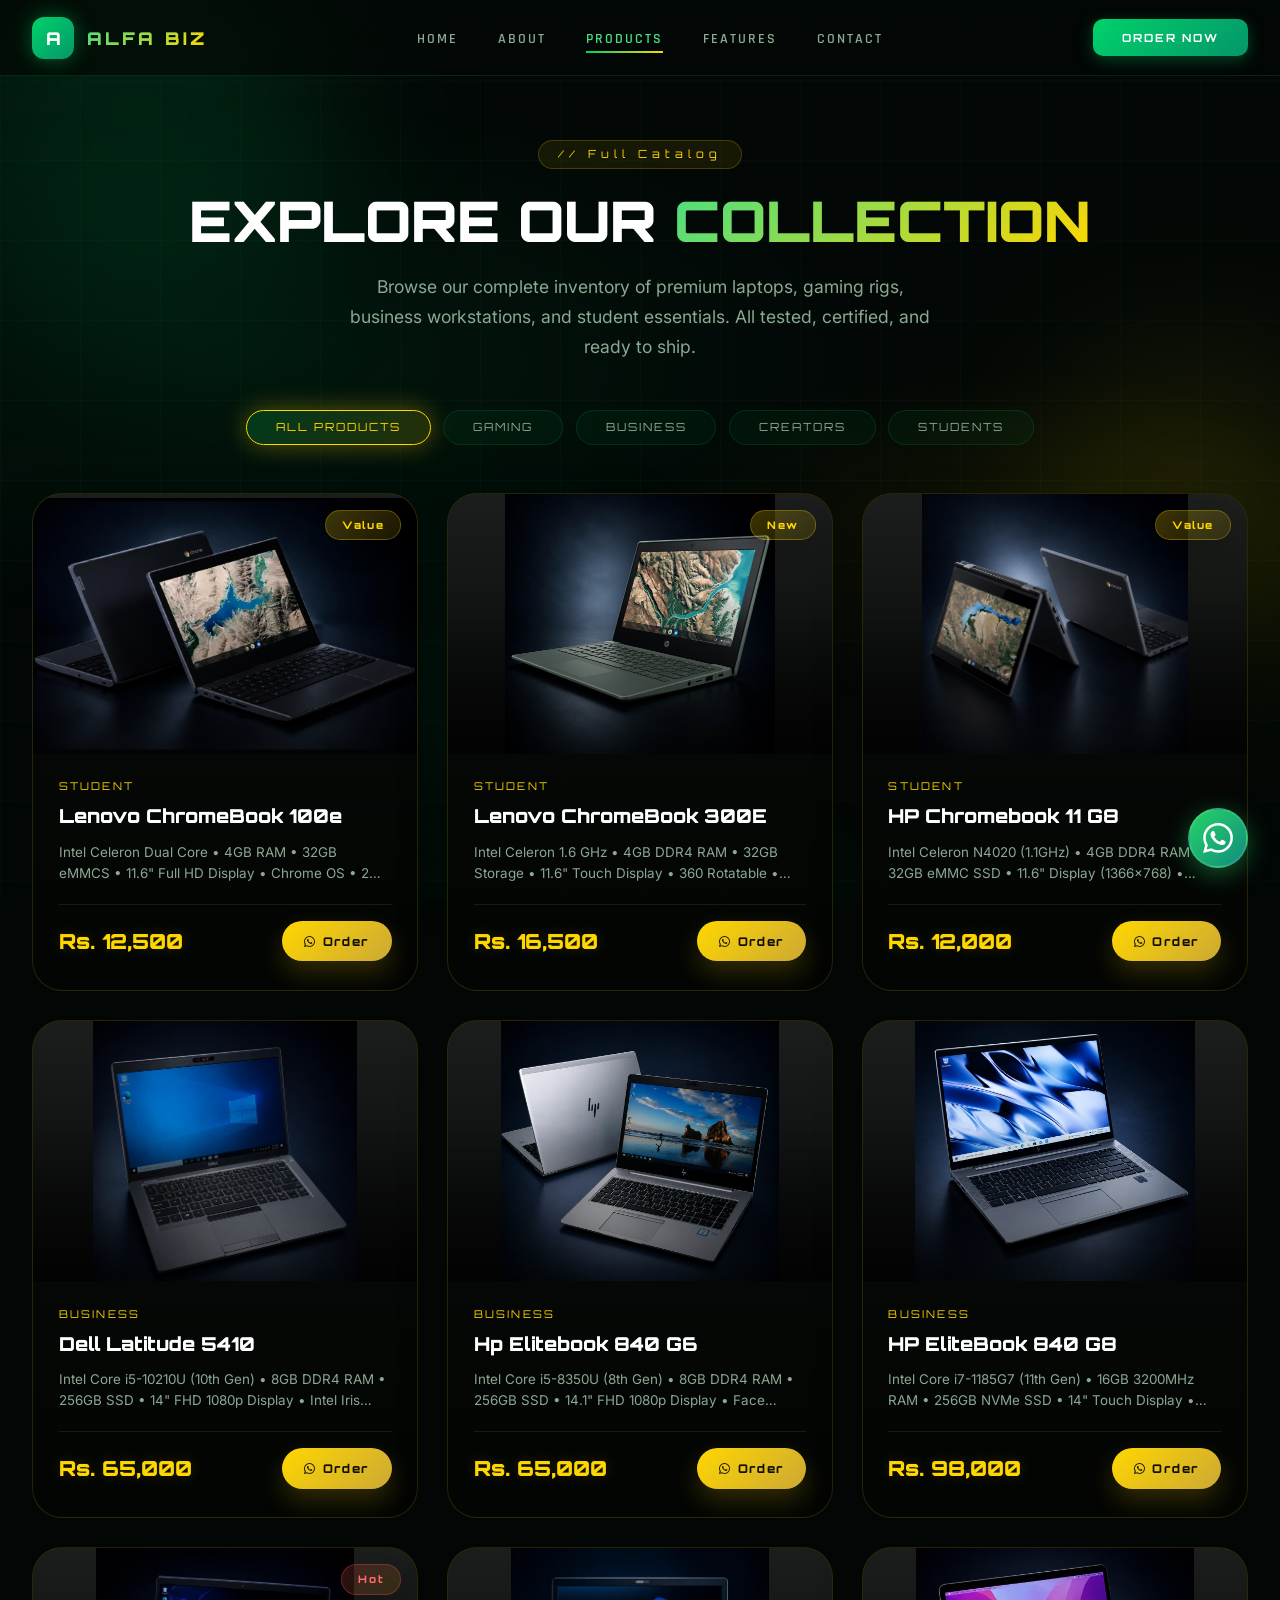
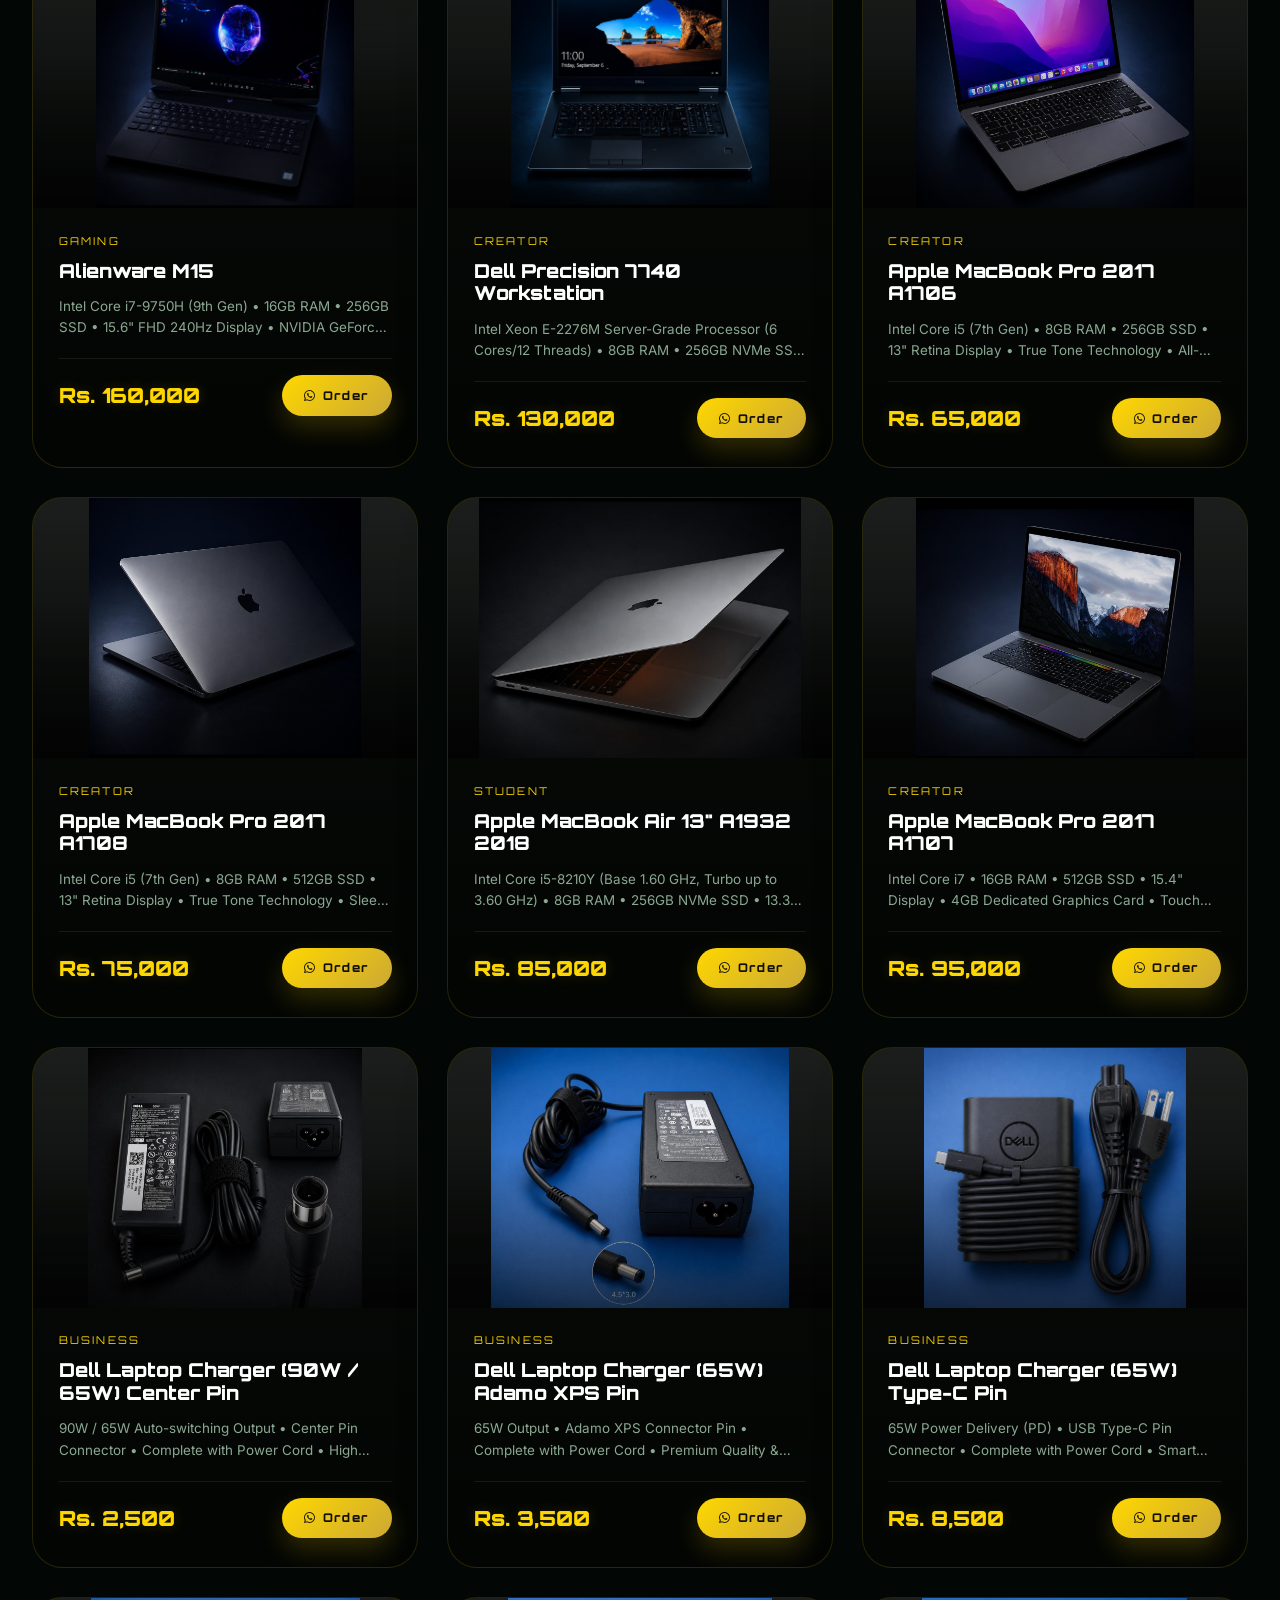
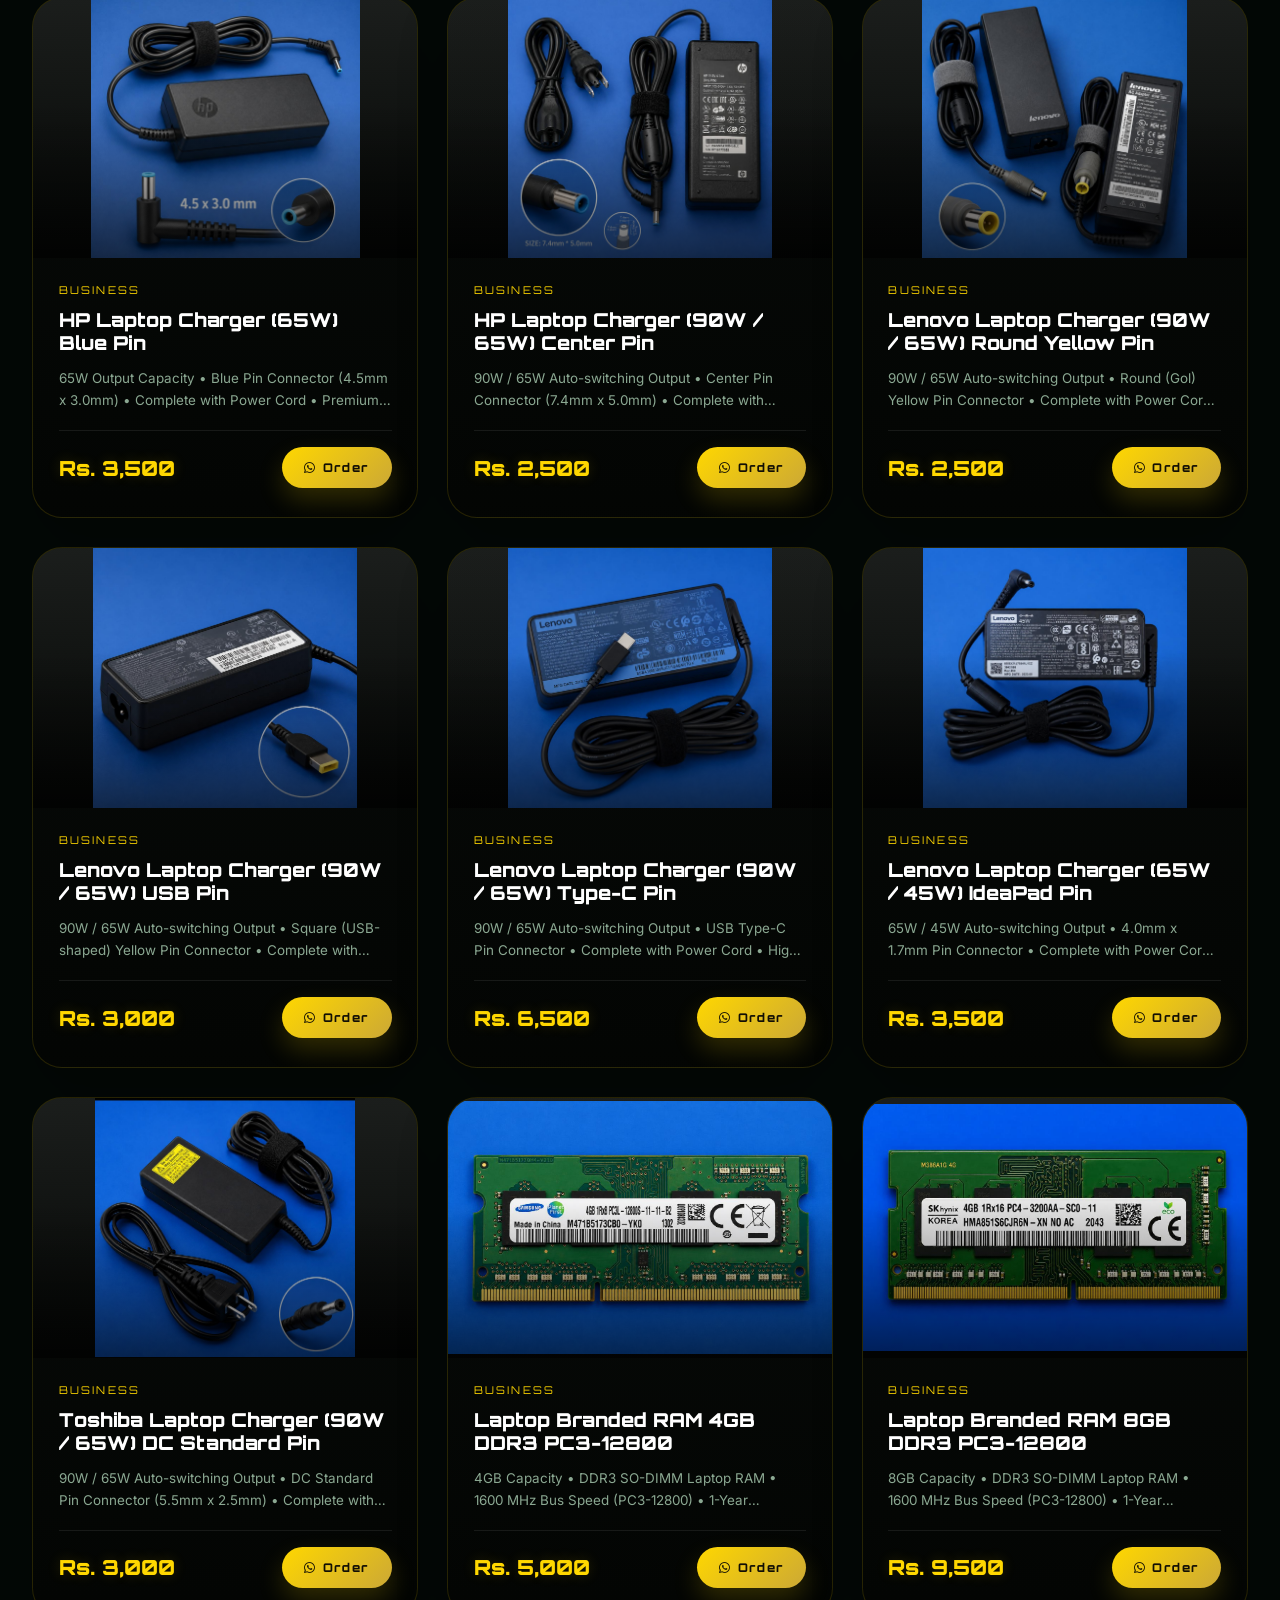
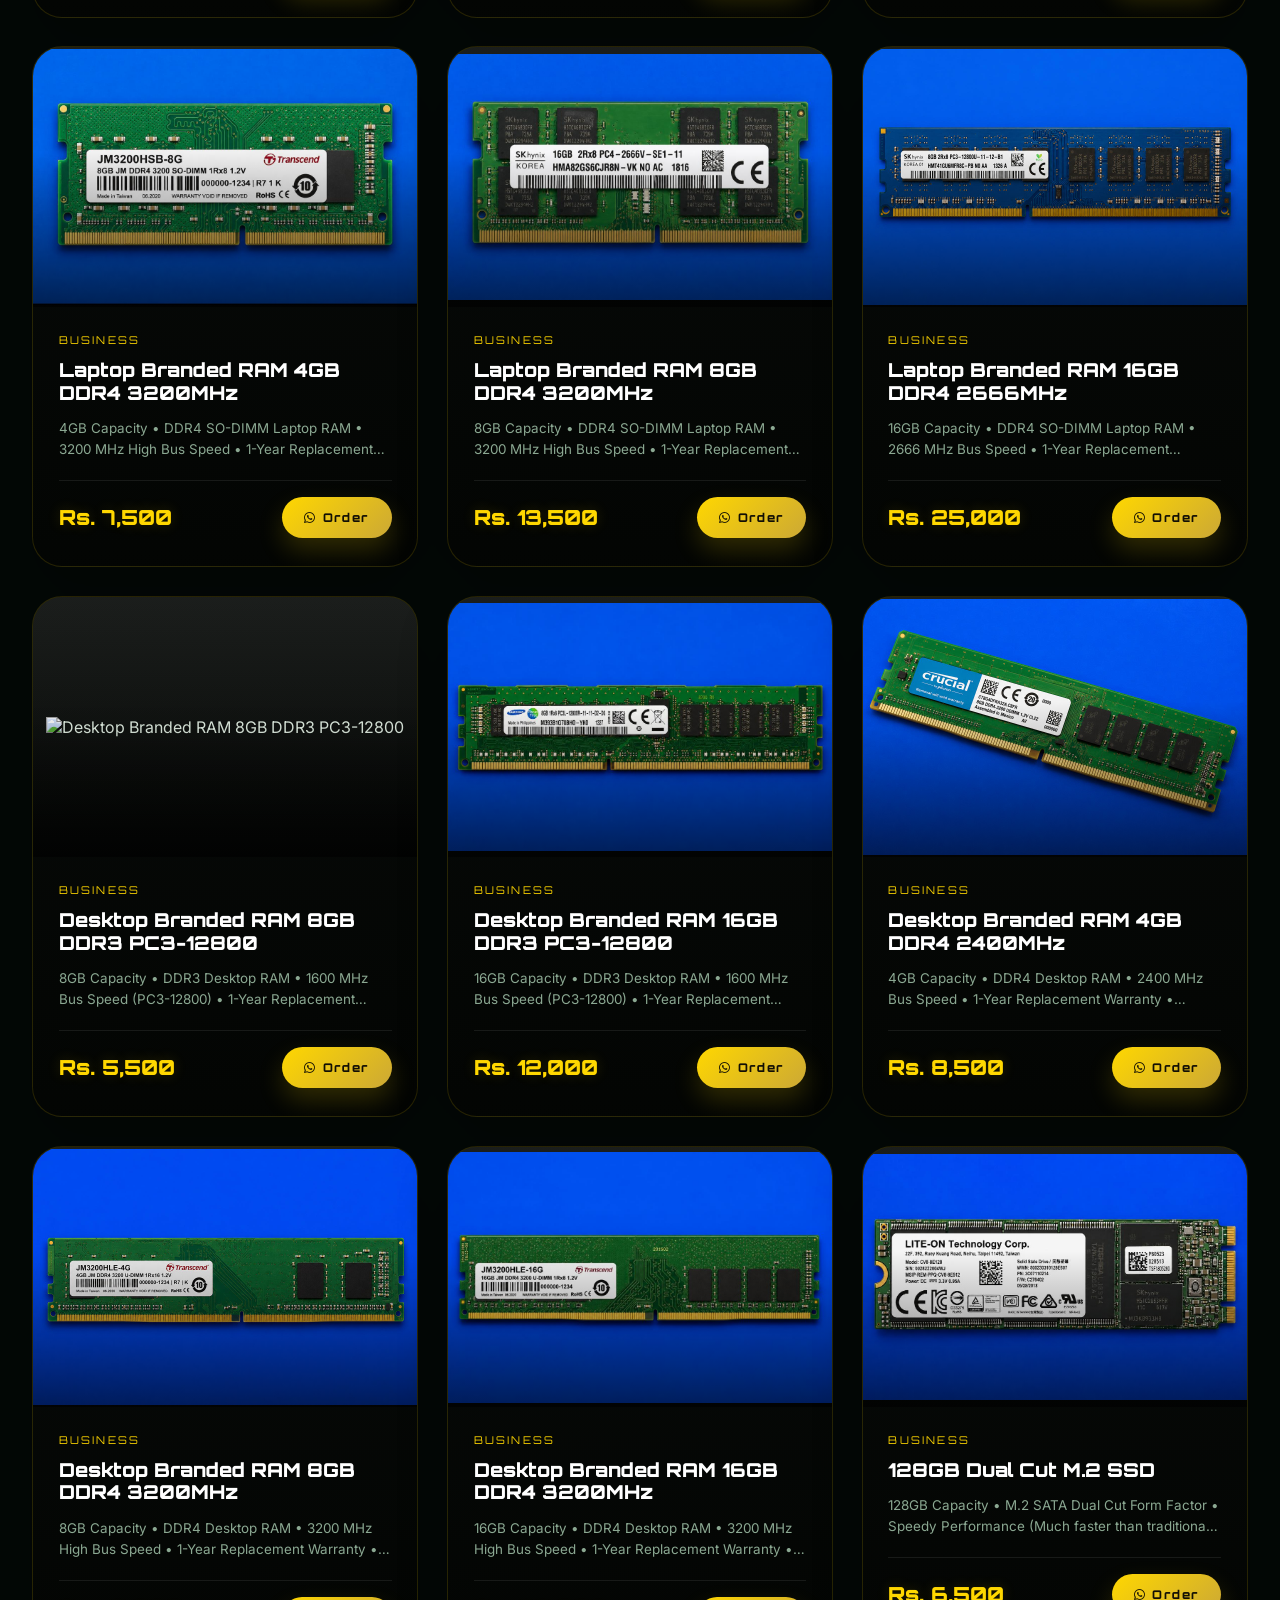
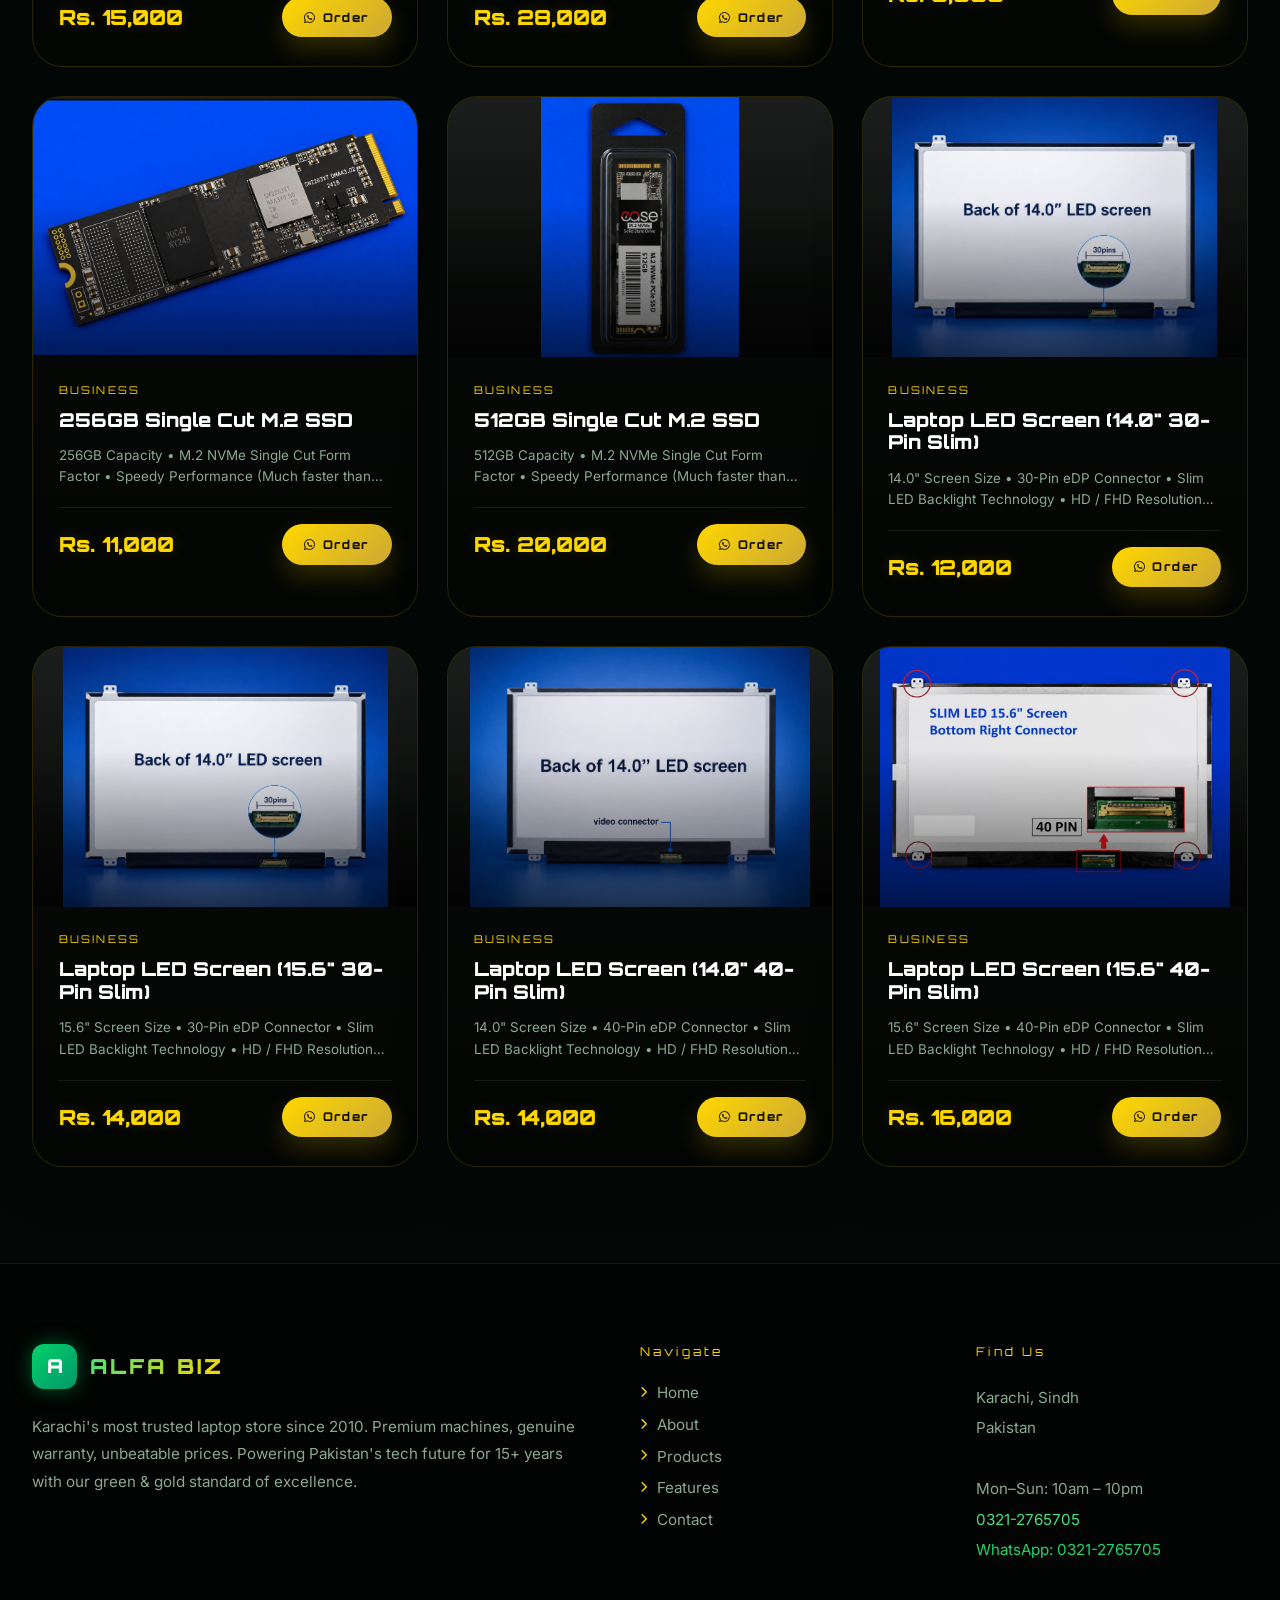
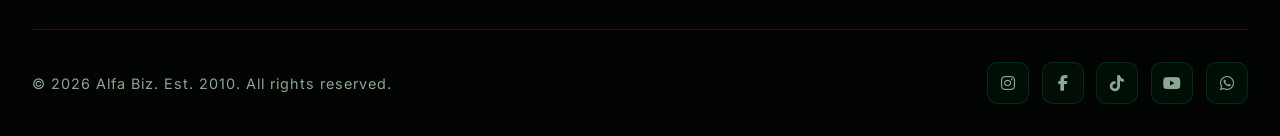
==== commit bc087986: "gzgg" ====
--- a/products.html
+++ b/products.html
@@ -328,130 +328,163 @@
 
     .products-grid {
       display: grid;
-      grid-template-columns: repeat(auto-fill, minmax(340px, 1fr));
-      gap: 2rem;
+      grid-template-columns: repeat(auto-fit, minmax(320px, 1fr));
+      gap: 1.8rem;
     }
     .pcard {
-      background: var(--card-bg);
-      backdrop-filter: blur(20px) saturate(150%);
-      -webkit-backdrop-filter: blur(20px) saturate(150%);
-      border: 1px solid var(--glass-border);
-      border-radius: 24px;
-      padding: 0;
-      position: relative; overflow: hidden;
-      transition: all 0.4s cubic-bezier(0.16, 1, 0.3, 1);
+      position: relative;
+      background: linear-gradient(180deg, rgba(8, 11, 9, 0.96), rgba(3, 5, 3, 0.95));
+      border: 1px solid rgba(255, 215, 0, 0.14);
+      border-radius: 30px;
+      overflow: hidden;
+      box-shadow: 0 22px 48px rgba(0, 0, 0, 0.28);
+      transition: transform 0.35s ease, border-color 0.35s ease, box-shadow 0.35s ease;
       cursor: pointer;
     }
     .pcard::before {
-      content: ''; position: absolute; inset: 0;
-      background: linear-gradient(135deg, rgba(0, 210, 106, 0.05), rgba(255, 215, 0, 0.03));
-      opacity: 0; transition: opacity 0.4s;
-      pointer-events: none; z-index: 1;
-    }
-    .pcard:hover::before { opacity: 1; }
+      content: '';
+      position: absolute;
+      inset: 0;
+      background: radial-gradient(circle at top left, rgba(255, 215, 0, 0.12), transparent 28%),
+                  radial-gradient(circle at bottom right, rgba(255, 215, 0, 0.06), transparent 32%);
+      opacity: 0;
+      transition: opacity 0.35s ease;
+      pointer-events: none;
+      z-index: 1;
+    }
+    .pcard:hover::before {
+      opacity: 1;
+    }
     .pcard:hover {
-      transform: translateY(-8px) scale(1.02);
-      border-color: var(--gold);
-      box-shadow: 
-        0 20px 40px rgba(0, 0, 0, 0.4),
-        0 0 40px rgba(0, 210, 106, 0.1),
-        inset 0 1px 0 rgba(255, 255, 255, 0.05);
+      transform: translateY(-10px);
+      border-color: rgba(255, 215, 0, 0.25);
+      box-shadow: 0 28px 60px rgba(0, 0, 0, 0.34), 0 0 24px rgba(255, 215, 0, 0.12);
     }
     .pcard.hidden { display: none; }
 
-    /* Card Image Area */
     .pcard-img-wrap {
-      position: relative; height: 240px;
-      background: linear-gradient(135deg, rgba(0, 210, 106, 0.05), rgba(255, 215, 0, 0.03));
-      display: flex; align-items: center; justify-content: center;
-      overflow: hidden; border-bottom: 1px solid var(--glass-border);
+      position: relative;
+      min-height: 260px;
+      display: flex;
+      align-items: center;
+      justify-content: center;
+      overflow: hidden;
+      background: linear-gradient(180deg, rgba(255, 255, 255, 0.08), rgba(0, 0, 0, 0.08));
     }
     .pcard-img-wrap img {
-      max-height: 200px; max-width: 85%;
+      width: auto;
+      height: 100%;
+      max-width: 100%;
+      max-height: 260px;
       object-fit: contain;
-      transition: transform 0.5s cubic-bezier(0.16, 1, 0.3, 1);
-      filter: drop-shadow(0 10px 30px rgba(0,0,0,0.5));
+      transition: transform 0.45s ease;
     }
     .pcard:hover .pcard-img-wrap img {
-      transform: scale(1.08) rotate(-2deg);
+      transform: scale(1.05);
     }
     .pcard-img-overlay {
-      position: absolute; inset: 0;
-      background: linear-gradient(180deg, transparent 50%, rgba(3, 8, 6, 0.8) 100%);
+      position: absolute;
+      inset: 0;
+      background: linear-gradient(180deg, rgba(0, 0, 0, 0) 40%, rgba(0, 0, 0, 0.62) 100%);
       pointer-events: none;
     }
 
-    /* Badges */
     .pbadge {
-      position: absolute; top: 1rem; right: 1rem;
-      font-family: 'Orbitron', monospace; font-size: 0.6rem;
-      letter-spacing: 2px; padding: 0.4rem 1rem;
-      border-radius: 50px; font-weight: 700; z-index: 3;
-      backdrop-filter: blur(10px);
+      position: absolute;
+      top: 1rem;
+      right: 1rem;
+      font-family: 'Orbitron', monospace;
+      font-size: 0.65rem;
+      letter-spacing: 1.6px;
+      padding: 0.45rem 1rem;
+      border-radius: 999px;
+      font-weight: 800;
+      background: rgba(22, 18, 12, 0.92);
+      border: 1px solid rgba(255, 215, 0, 0.24);
+      box-shadow: 0 10px 24px rgba(0, 0, 0, 0.12);
+      z-index: 2;
     }
     .b-hot {
-      background: linear-gradient(135deg, rgba(255, 50, 50, 0.2), rgba(255, 80, 80, 0.1));
-      color: #ff6b6b; border: 1px solid rgba(255, 80, 80, 0.3);
-      box-shadow: 0 4px 15px rgba(255, 50, 50, 0.2);
+      background: linear-gradient(135deg, rgba(255, 80, 80, 0.18), rgba(255, 180, 0, 0.12));
+      color: #ff6b6b;
+      border-color: rgba(255, 80, 80, 0.3);
     }
     .b-new {
-      background: linear-gradient(135deg, rgba(0, 210, 106, 0.2), rgba(0, 210, 106, 0.05));
-      color: var(--green-light); border: 1px solid var(--glass-border);
-      box-shadow: 0 4px 15px rgba(0, 210, 106, 0.15);
+      background: linear-gradient(135deg, rgba(255, 215, 0, 0.24), rgba(255, 215, 0, 0.1));
+      color: var(--gold);
+      border-color: rgba(255, 215, 0, 0.28);
     }
     .b-sale {
-      background: linear-gradient(135deg, rgba(255, 215, 0, 0.2), rgba(255, 215, 0, 0.05));
-      color: var(--gold); border: 1px solid var(--glass-gold-border);
-      box-shadow: 0 4px 15px var(--gold-glow);
-    }
-
-    /* Card Content */
-    .pcard-content { padding: 1.5rem 1.8rem 1.8rem; position: relative; z-index: 2; }
+      background: linear-gradient(135deg, rgba(255, 215, 0, 0.24), rgba(255, 215, 0, 0.12));
+      color: var(--gold);
+      border-color: rgba(255, 215, 0, 0.28);
+    }
+
+    .pcard-content { padding: 1.6rem 1.6rem 1.8rem; position: relative; z-index: 2; }
     .pcard-category {
-      font-family: 'Orbitron', monospace; font-size: 0.6rem;
-      letter-spacing: 3px; color: var(--green-light);
-      text-transform: uppercase; margin-bottom: 0.5rem;
+      font-family: 'Orbitron', monospace;
+      font-size: 0.67rem;
+      letter-spacing: 2.2px;
+      color: rgba(255, 215, 0, 0.95);
+      text-transform: uppercase;
+      margin-bottom: 0.75rem;
     }
     .pname {
-      font-family: 'Orbitron', monospace; font-size: 1rem;
-      font-weight: 700; color: var(--white); margin-bottom: 0.6rem;
-      letter-spacing: 1px; line-height: 1.3;
+      font-family: 'Orbitron', monospace;
+      font-size: 1.2rem;
+      font-weight: 900;
+      color: #fff;
+      margin-bottom: 0.85rem;
+      line-height: 1.18;
     }
     .pspec {
-      font-size: 0.82rem; color: var(--text-muted);
-      line-height: 1.6; margin-bottom: 1.2rem;
-      display: -webkit-box; -webkit-line-clamp: 2;
-      -webkit-box-orient: vertical; overflow: hidden;
+      font-size: 0.84rem;
+      color: var(--text-muted);
+      line-height: 1.6;
+      margin-bottom: 1.2rem;
+      display: -webkit-box;
+      -webkit-line-clamp: 2;
+      -webkit-box-orient: vertical;
+      overflow: hidden;
     }
     .pcard-footer {
-      display: flex; justify-content: space-between; align-items: center;
+      display: flex;
+      justify-content: space-between;
+      align-items: center;
+      gap: 1rem;
       padding-top: 1rem;
-      border-top: 1px solid var(--glass-border);
-    }
-    .pprice-wrap { display: flex; flex-direction: column; }
+      border-top: 1px solid rgba(255, 255, 255, 0.08);
+    }
+    .pprice-wrap { display: flex; flex-direction: column; gap: 0.25rem; }
     .pprice {
-      font-family: 'Orbitron', monospace; font-size: 1.1rem;
-      color: var(--gold); font-weight: 700;
-      text-shadow: 0 0 10px var(--gold-glow);
+      font-family: 'Orbitron', monospace;
+      font-size: 1.3rem;
+      color: var(--gold);
+      font-weight: 900;
+      text-shadow: 0 0 14px rgba(255, 215, 0, 0.16);
     }
     .pprice .old {
-      font-size: 0.78rem; color: var(--text-muted);
-      text-decoration: line-through; margin-bottom: 2px;
+      font-size: 0.78rem;
+      color: rgba(255, 255, 255, 0.63);
+      text-decoration: line-through;
     }
     .btn-order {
-      padding: 0.65rem 1.2rem;
-      font-family: 'Orbitron', monospace; font-size: 0.65rem;
-      letter-spacing: 1.5px; border-radius: 10px; cursor: pointer;
-      transition: all 0.3s; border: none; font-weight: 700;
-      display: flex; align-items: center; justify-content: center; gap: 0.5rem;
-      background: linear-gradient(135deg, #25D366, #128C7E);
-      color: var(--white);
-      box-shadow: 0 4px 15px rgba(37, 211, 102, 0.3);
+      padding: 0.8rem 1.4rem;
+      border-radius: 999px;
+      font-family: 'Orbitron', monospace;
+      font-size: 0.75rem;
+      letter-spacing: 1.7px;
+      font-weight: 800;
+      border: none;
+      background: linear-gradient(135deg, rgba(255, 215, 0, 1), rgba(212, 175, 55, 0.96));
+      color: #120f05;
+      cursor: pointer;
+      box-shadow: 0 12px 26px rgba(255, 215, 0, 0.18);
+      transition: transform 0.25s ease, box-shadow 0.25s ease;
     }
     .btn-order:hover {
-      background: linear-gradient(135deg, #128C7E, #25D366);
-      box-shadow: 0 0 25px rgba(37, 211, 102, 0.5);
-      transform: scale(1.05);
+      transform: translateY(-2px);
+      box-shadow: 0 18px 32px rgba(255, 215, 0, 0.28);
     }
 
     /* ═══ FOOTER ═══ */
